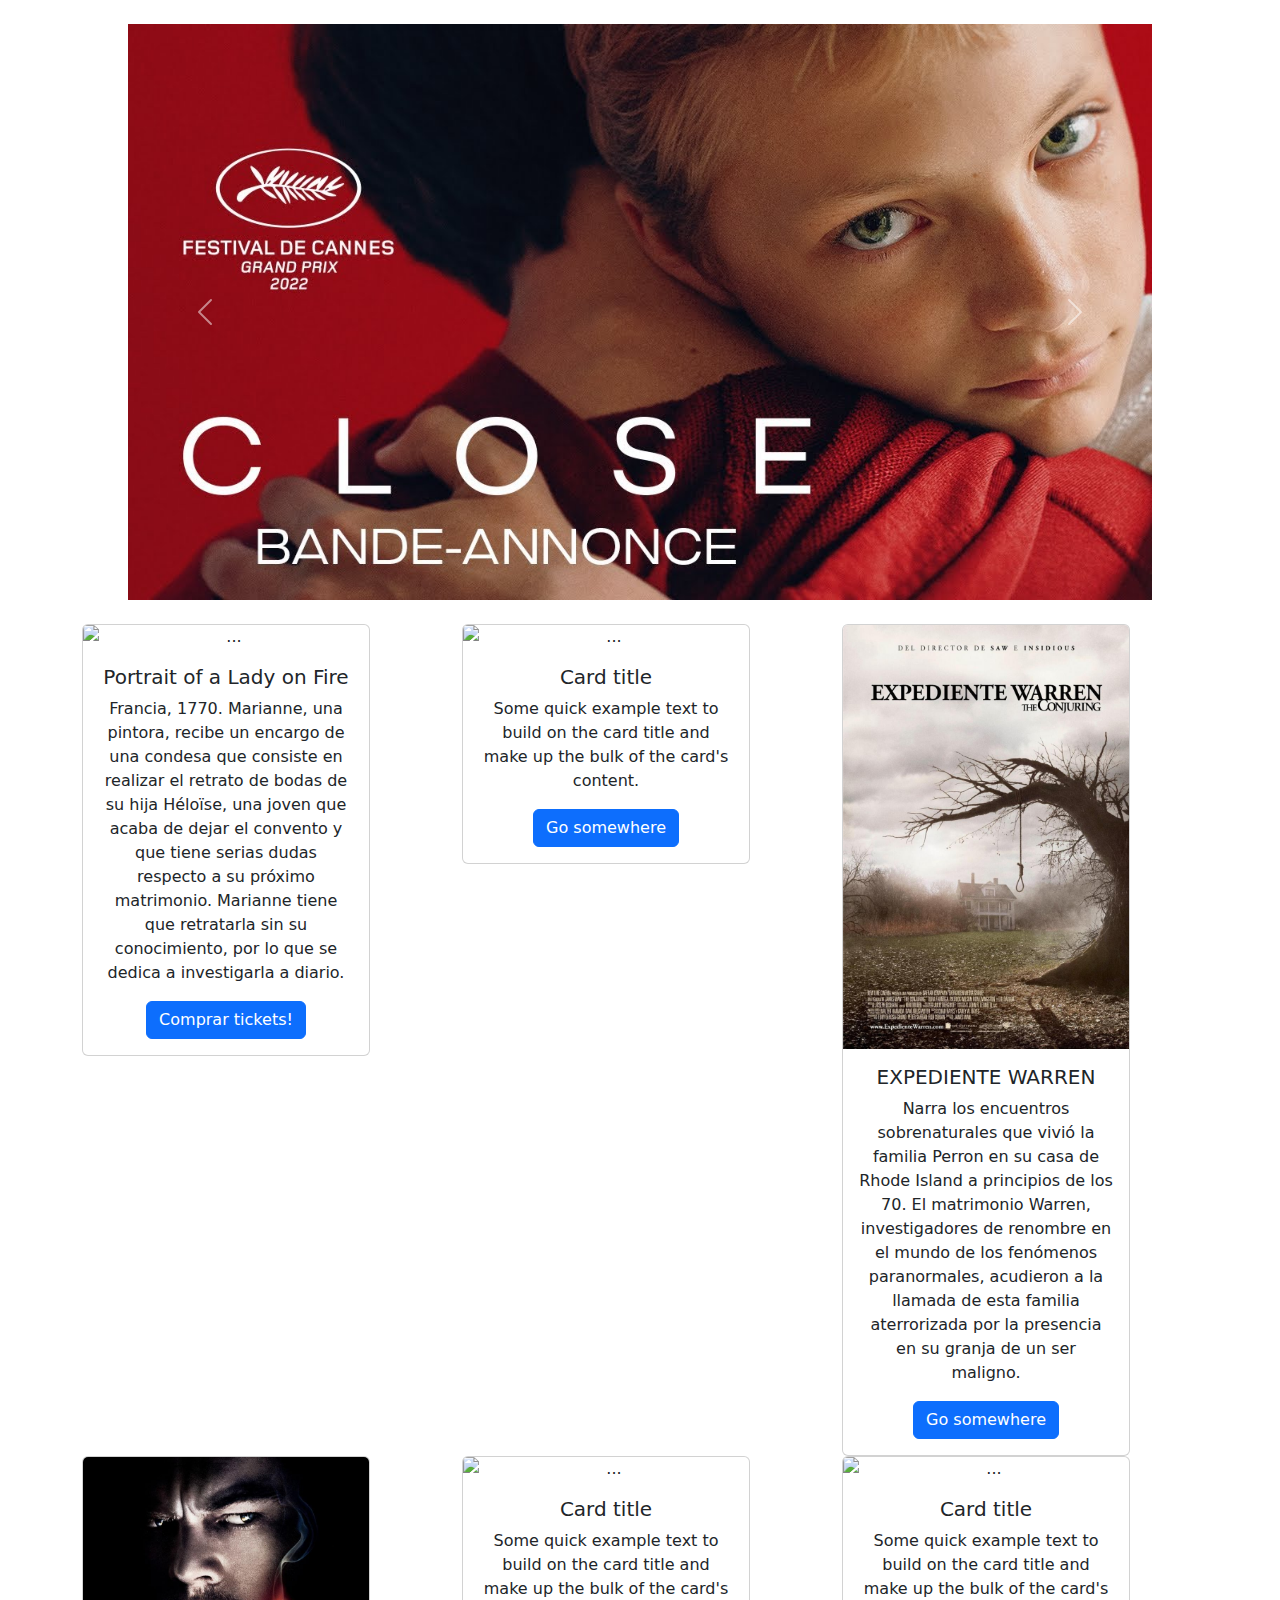
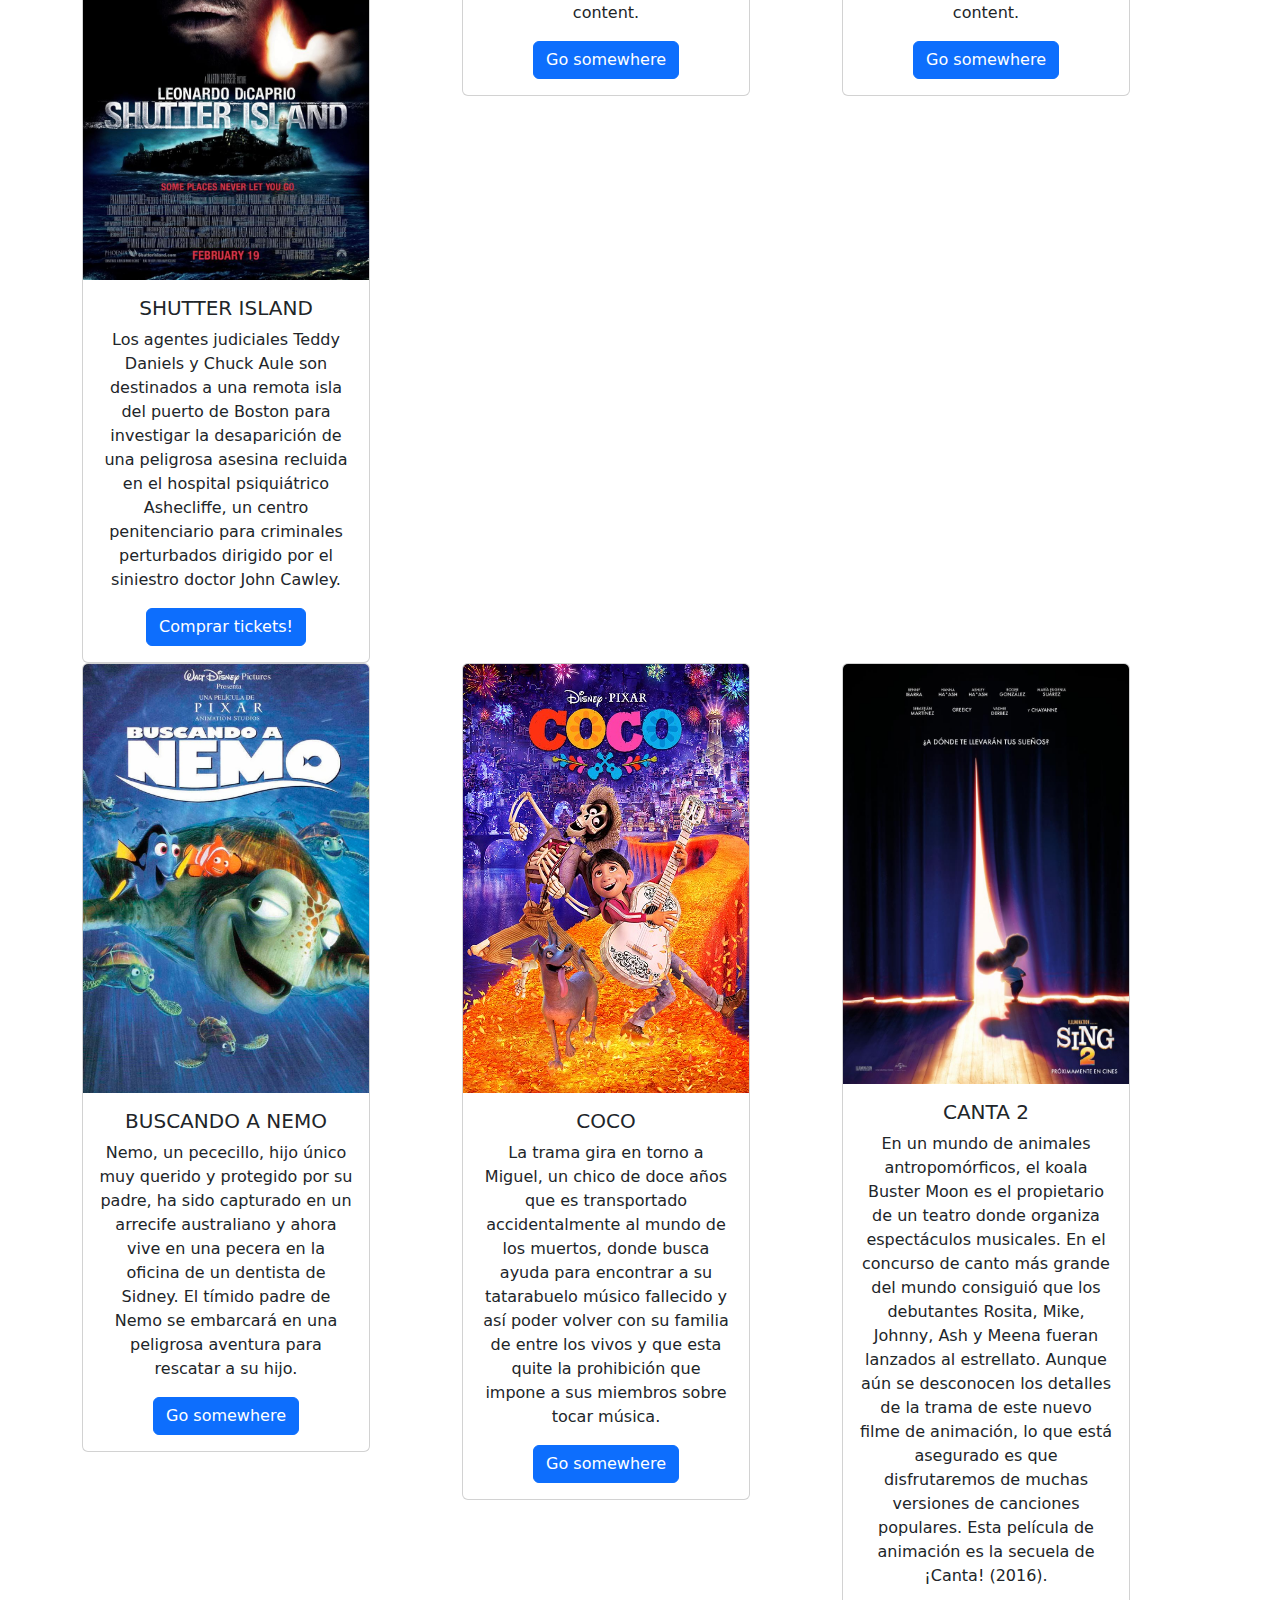
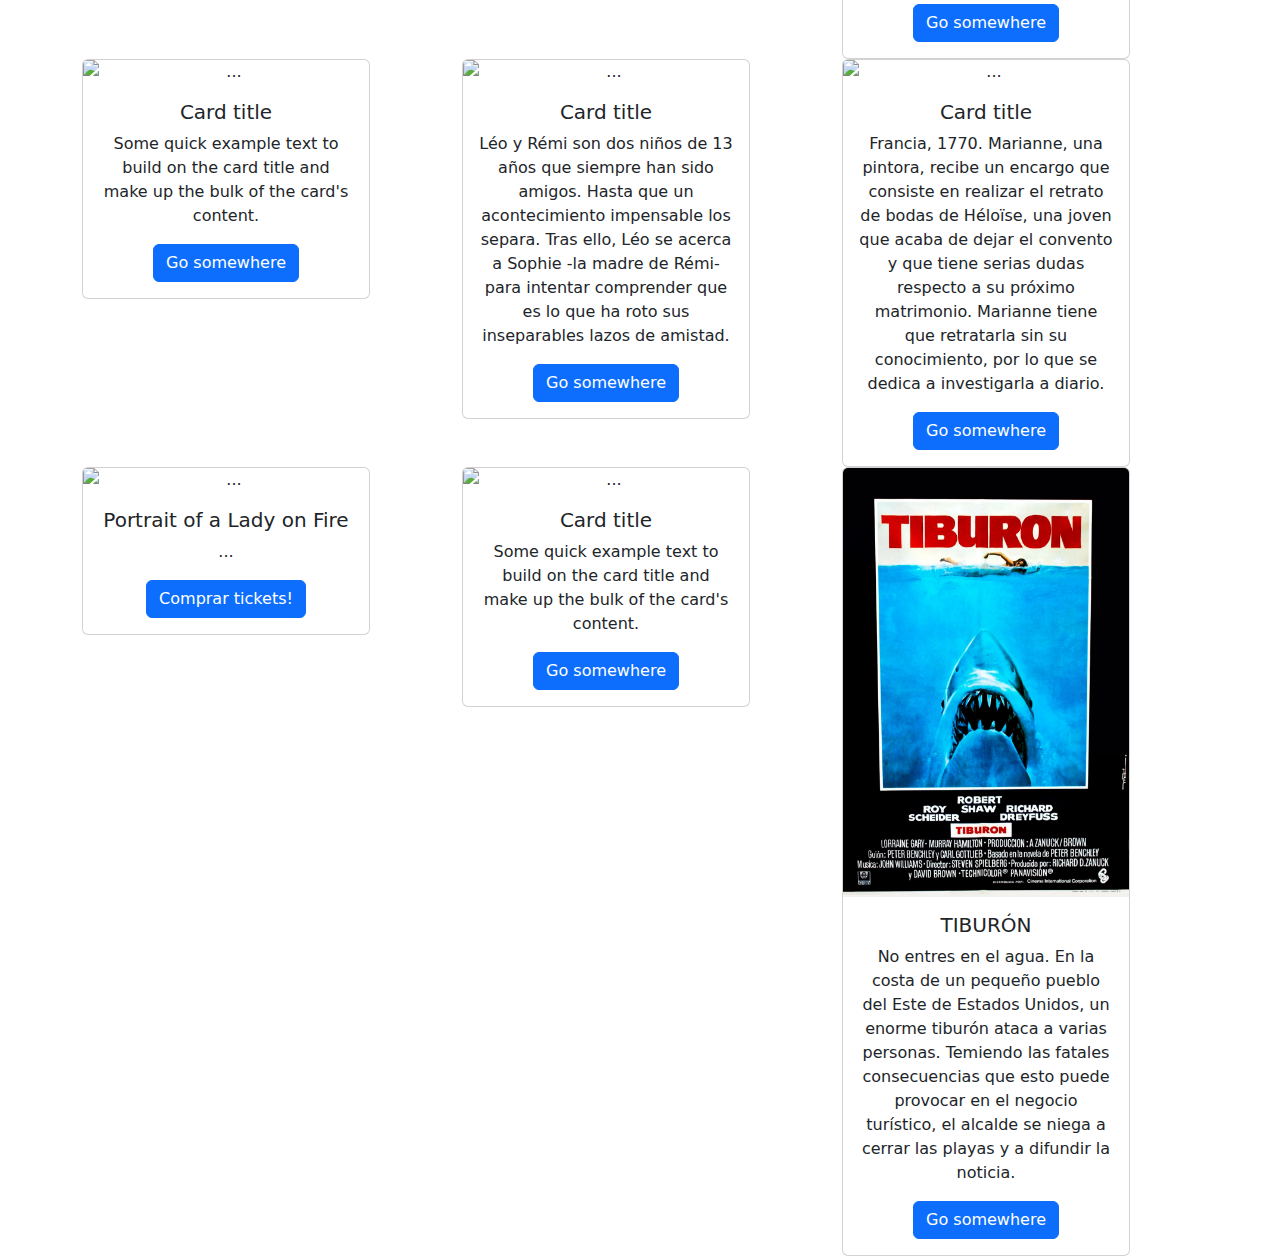
==== index.html @ 53030587 "Update index.html" ====
<!DOCTYPE html>
<html lang="en">

<head>
    <meta charset="UTF-8">
    <meta name="viewport" content="width=device-width, initial-scale=1.0">
    <link rel="stylesheet" href="css/style.css">
    <link href="https://cdn.jsdelivr.net/npm/bootstrap@5.3.0/dist/css/bootstrap.min.css" rel="stylesheet">
    <title>My Website</title>
</head>

<body>
<div <div id="carouselExampleSlidesOnly" class="carousel slide mx-auto my-4" style="width: 80%;" data-bs-ride="carousel">
  <div class="carousel-inner">
    <div class="carousel-item active">
      <img src="imatges/close_carroussel.jpg
" class="d-block w-100" alt=" class="d-block w-100" alt="...">
    </div>
    <div class="carousel-item">
      <img src="https://www.cantonescines.com/assets/uploads/23094-carne-joven-y-mayores.jpg
" class="d-block w-100" class="d-block w-100" alt="...">
    </div>
    <div class="carousel-item">
      <img src="
https://www.cantonescines.com/assets/uploads/23094-carne-joven-y-mayores.jpg
" class="d-block w-100" alt="...">
    </div>
  </div>
  <button class="carousel-control-prev" type="button" data-bs-target="#carouselExampleRide" data-bs-slide="prev">
    <span class="carousel-control-prev-icon" aria-hidden="true"></span>
    <span class="visually-hidden">Previous</span>
  </button>
  <button class="carousel-control-next" type="button" data-bs-target="#carouselExampleRide" data-bs-slide="next">
    <span class="carousel-control-next-icon" aria-hidden="true"></span>
    <span class="visually-hidden">Next</span>
  </button>
</div>

    
    <div class="container text-center">
  <div class="row">
    <div class="col">
      <div class="card" style="width: 18rem;">
  <img src="..." class="card-img-top" alt="...">
  <div class="card-body">
    <h5 class="card-title">Portrait of a Lady on Fire</h5>
    <p class="card-text">Francia, 1770. Marianne, una pintora, recibe un encargo de una condesa que consiste en realizar el retrato de bodas de su hija Héloïse, una joven que acaba de dejar el convento y que tiene serias dudas respecto a su próximo matrimonio. Marianne tiene que retratarla sin su conocimiento, por lo que se dedica a investigarla a diario.</p>
    <a href="#" class="btn btn-primary">Comprar tickets!</a>
  </div>
</div>
    </div>
    <div class="col">
      <div class="card" style="width: 18rem;">
  <img src="..." class="card-img-top" alt="...">
  <div class="card-body">
    <h5 class="card-title">Card title</h5>
    <p class="card-text">Some quick example text to build on the card title and make up the bulk of the card's content.</p>
    <a href="#" class="btn btn-primary">Go somewhere</a>
  </div>
</div>
    </div>
    <div class="col">
     <div class="card" style="width: 18rem;">
  <img src="imatges/ExpWarren_carrousel.jpg" class="card-img-top" alt="...">
  <div class="card-body">
    <h5 class="card-title">EXPEDIENTE WARREN</h5>
    <p class="card-text">Narra los encuentros sobrenaturales que vivió la familia Perron en su casa de Rhode Island a principios de los 70. El matrimonio Warren, investigadores de renombre en el mundo de los fenómenos paranormales, acudieron a la llamada de esta familia aterrorizada por la presencia en su granja de un ser maligno.
</p>
    <a href="#" class="btn btn-primary">Go somewhere</a>
  </div>
</div>
    </div>
  </div>
</div>
     <div class="container text-center">
  <div class="row">
    <div class="col">
      <div class="card" style="width: 18rem;">
  <img src="imatges/shuterisland.jpg" class="card-img-top" alt="...">
  <div class="card-body">
    <h5 class="card-title">SHUTTER ISLAND</h5>
    <p class="card-text">Los agentes judiciales Teddy Daniels y Chuck Aule son destinados a una remota isla del puerto de Boston para investigar la desaparición de una peligrosa asesina recluida en el hospital psiquiátrico Ashecliffe, un centro penitenciario para criminales perturbados dirigido por el siniestro doctor John Cawley.
</p>
    <a href="#" class="btn btn-primary">Comprar tickets!</a>
  </div>
</div>
    </div>
    <div class="col">
      <div class="card" style="width: 18rem;">
  <img src="..." class="card-img-top" alt="...">
  <div class="card-body">
    <h5 class="card-title">Card title</h5>
    <p class="card-text">Some quick example text to build on the card title and make up the bulk of the card's content.</p>
    <a href="#" class="btn btn-primary">Go somewhere</a>
  </div>
</div>
    </div>
    <div class="col">
     <div class="card" style="width: 18rem;">
  <img src="..." class="card-img-top" alt="...">
  <div class="card-body">
    <h5 class="card-title">Card title</h5>
    <p class="card-text">Some quick example text to build on the card title and make up the bulk of the card's content.</p>
    <a href="#" class="btn btn-primary">Go somewhere</a>
  </div>
</div>
    </div>
  </div>
</div>
     <div class="container text-center">
  <div class="row">
    <div class="col">
      <div class="card" style="width: 18rem;">
  <img src="imatges/nemo.webp" class="card-img-top" alt="...">
  <div class="card-body">
    <h5 class="card-title">BUSCANDO A NEMO</h5>
    <p class="card-text">Nemo, un pececillo, hijo único muy querido y protegido por su padre, ha sido capturado en un arrecife australiano y ahora vive en una pecera en la oficina de un dentista de Sidney. El tímido padre de Nemo se embarcará en una peligrosa aventura para rescatar a su hijo.</p>
    <a href="#" class="btn btn-primary">Go somewhere</a>
  </div>
</div>
    </div>
    <div class="col">
      <div class="card" style="width: 18rem;">
  <img src="imatges/coco.jpeg" class="card-img-top" alt="...">
  <div class="card-body">
    <h5 class="card-title">COCO</h5>
    <p class="card-text">La trama gira en torno a Miguel, un chico de doce años que es transportado accidentalmente al mundo de los muertos, donde busca ayuda para encontrar a su tatarabuelo músico fallecido y así poder volver con su familia de entre los vivos y que esta quite la prohibición que impone a sus miembros sobre tocar música.
</p>
    <a href="#" class="btn btn-primary">Go somewhere</a>
  </div>
</div>
    </div>
    <div class="col">
     <div class="card" style="width: 18rem;">
  <img src="imatges/canta2.jpg" class="card-img-top" alt="...">
  <div class="card-body">
    <h5 class="card-title">CANTA 2</h5>
    <p class="card-text">En un mundo de animales antropomórficos, el koala Buster Moon es el propietario de un teatro donde organiza espectáculos musicales. En el concurso de canto más grande del mundo consiguió que los debutantes Rosita, Mike, Johnny, Ash y Meena fueran lanzados al estrellato. Aunque aún se desconocen los detalles de la trama de este nuevo filme de animación, lo que está asegurado es que disfrutaremos de muchas versiones de canciones populares. Esta película de animación es la secuela de ¡Canta! (2016).
</p>
    <a href="#" class="btn btn-primary">Go somewhere</a>
  </div>
</div>
    </div>
  </div>
</div>
     <div class="container text-center">
  <div class="row">
    <div class="col">
      <div class="card" style="width: 18rem;">
  <img src="..." class="card-img-top" alt="...">
  <div class="card-body">
    <h5 class="card-title">Card title</h5>
    <p class="card-text">Some quick example text to build on the card title and make up the bulk of the card's content.</p>
    <a href="#" class="btn btn-primary">Go somewhere</a>
  </div>
</div>
    </div>
    <div class="col">
      <div class="card" style="width: 18rem;">
  <img src="https://pics.filmaffinity.com/Close-786431694-large.jpg" class="card-img-top" alt="...">
  <div class="card-body">
    <h5 class="card-title">Card title</h5>
    <p class="card-text">Léo y Rémi son dos niños de 13 años que siempre han sido amigos. Hasta que un acontecimiento impensable los separa. Tras ello, Léo se acerca a Sophie -la madre de Rémi- para intentar comprender que es lo que ha roto sus inseparables lazos de amistad.
</p>
    <a href="#" class="btn btn-primary">Go somewhere</a>
  </div>
</div>
    </div>
    <div class="col">
     <div class="card" style="width: 18rem;">
  <img src="https://m.media-amazon.com/images/M/MV5BZjJlYWJlYmMtNjMyMS00ZDgxLTlmNjAtOTJhMzBiZWM5N2VmXkEyXkFqcGc@._V1_.jpg" class="card-img-top" alt="...">
  <div class="card-body">
    <h5 class="card-title">Card title</h5>
    <p class="card-text">Francia, 1770. Marianne, una pintora, recibe un encargo que consiste en realizar el retrato de bodas de Héloïse, una joven que acaba de dejar el convento y que tiene serias dudas respecto a su próximo matrimonio. Marianne tiene que retratarla sin su conocimiento, por lo que se dedica a investigarla a diario.</p>
    <a href="#" class="btn btn-primary">Go somewhere</a>
  </div>
</div>
    </div>
  </div>
</div>
<div class="container text-center">
  <div class="row">
    <div class="col">
      <div class="card" style="width: 18rem;">
  <img src="..." class="card-img-top" alt="...">
  <div class="card-body">
    <h5 class="card-title">Portrait of a Lady on Fire</h5>
    <p class="card-text">...</p>
    <a href="#" class="btn btn-primary">Comprar tickets!</a>
  </div>
</div>
    </div>
    <div class="col">
      <div class="card" style="width: 18rem;">
  <img src="..." class="card-img-top" alt="...">
  <div class="card-body">
    <h5 class="card-title">Card title</h5>
    <p class="card-text">Some quick example text to build on the card title and make up the bulk of the card's content.</p>
    <a href="#" class="btn btn-primary">Go somewhere</a>
  </div>
</div>
    </div>
    <div class="col">
     <div class="card" style="width: 18rem;">
  <img src="imatges/tiburon.webp" class="card-img-top" alt="...">
  <div class="card-body">
    <h5 class="card-title">TIBURÓN</h5>
    <p class="card-text">No entres en el agua. En la costa de un pequeño pueblo del Este de Estados Unidos, un enorme tiburón ataca a varias personas. Temiendo las fatales consecuencias que esto puede provocar en el negocio turístico, el alcalde se niega a cerrar las playas y a difundir la noticia.</p>
    <a href="#" class="btn btn-primary">Go somewhere</a>
  </div>
</div>
    </div>
  </div>
</body>

</html>
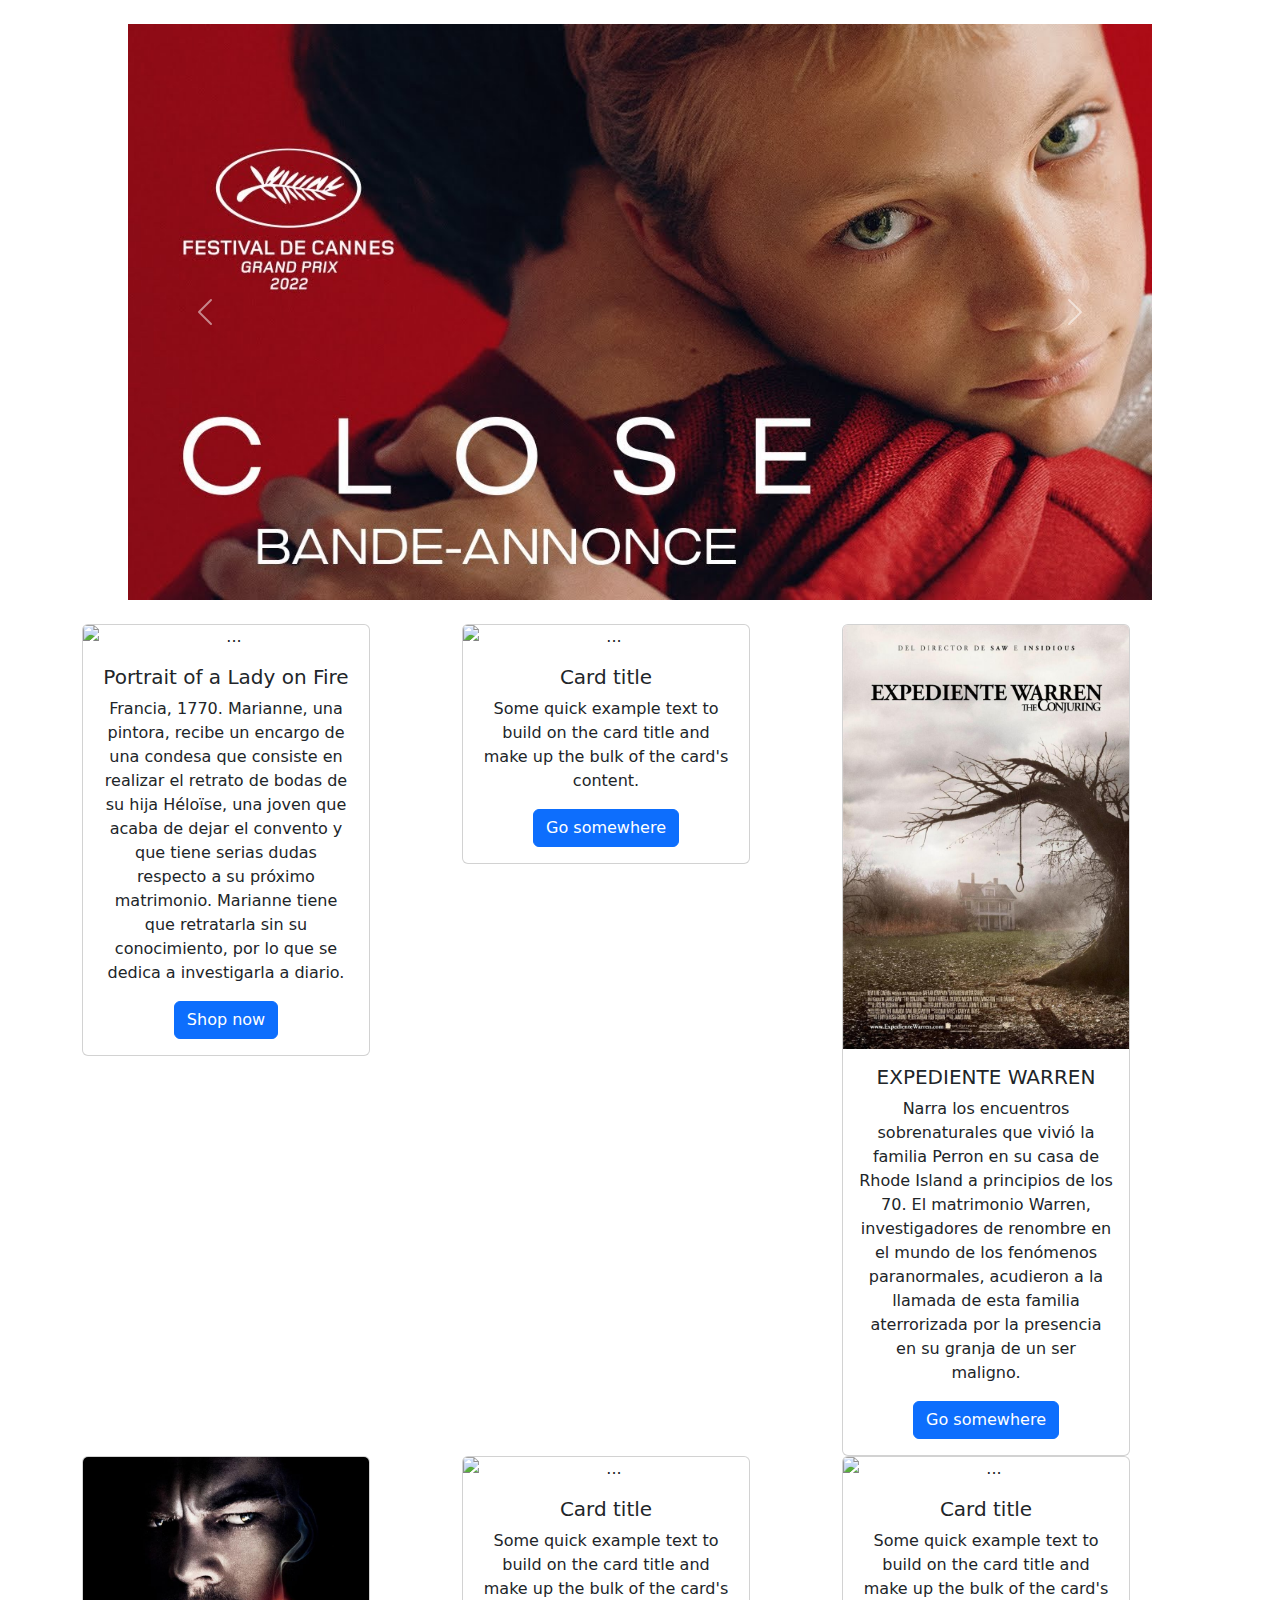
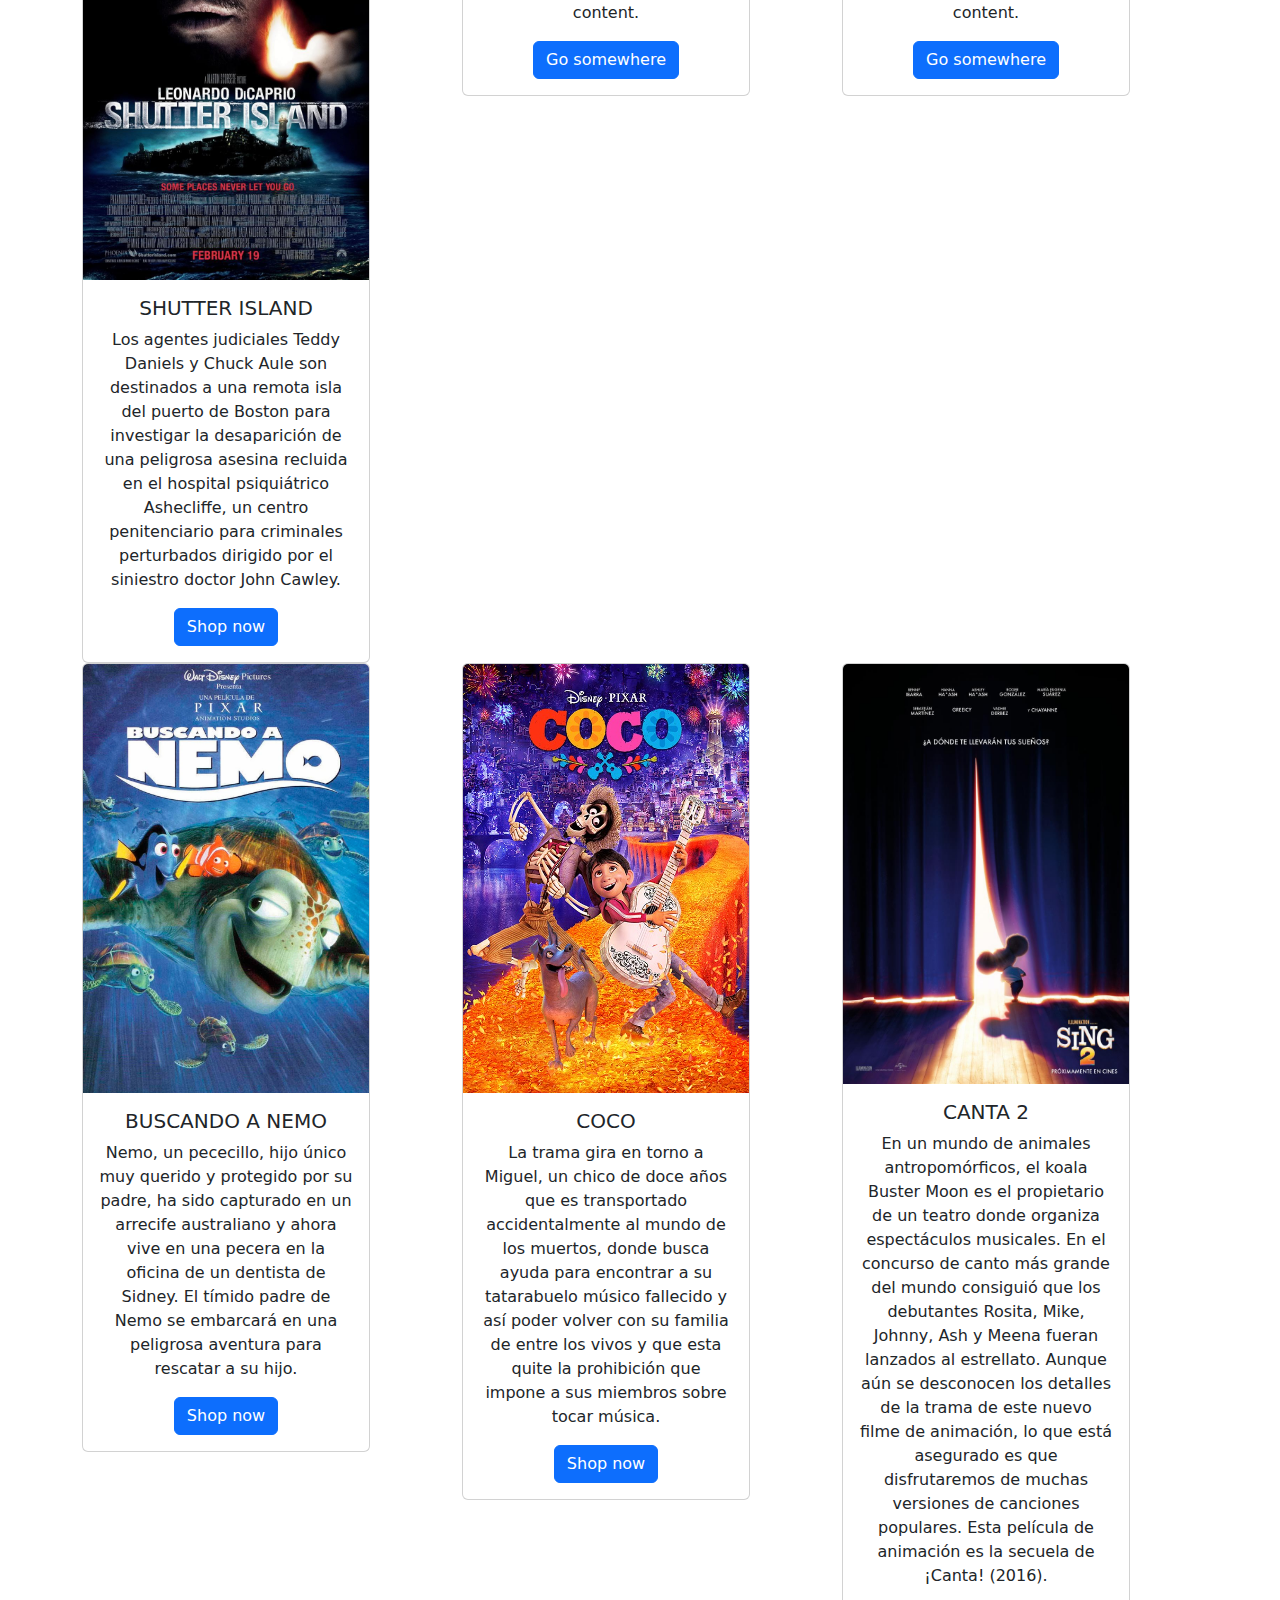
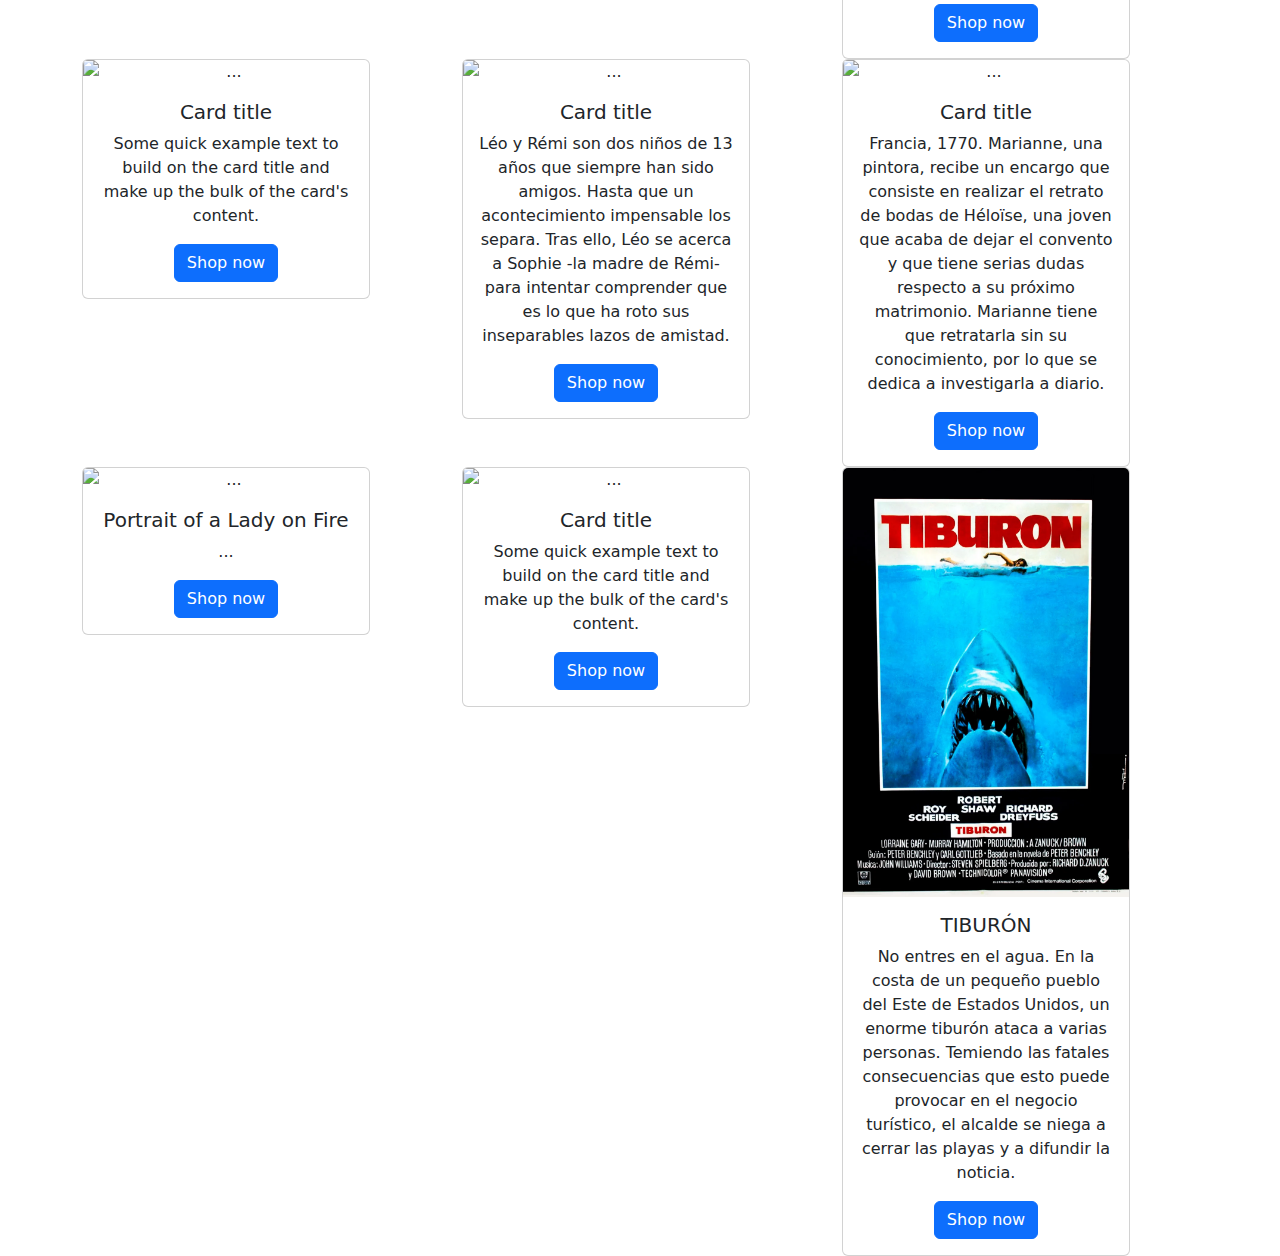
==== commit 821d8e81: "Update index.html" ====
--- a/index.html
+++ b/index.html
@@ -45,7 +45,7 @@
   <div class="card-body">
     <h5 class="card-title">Portrait of a Lady on Fire</h5>
     <p class="card-text">Francia, 1770. Marianne, una pintora, recibe un encargo de una condesa que consiste en realizar el retrato de bodas de su hija Héloïse, una joven que acaba de dejar el convento y que tiene serias dudas respecto a su próximo matrimonio. Marianne tiene que retratarla sin su conocimiento, por lo que se dedica a investigarla a diario.</p>
-    <a href="#" class="btn btn-primary">Comprar tickets!</a>
+    <a href="#" class="btn btn-primary">Shop now</a>
   </div>
 </div>
     </div>
@@ -81,7 +81,7 @@
     <h5 class="card-title">SHUTTER ISLAND</h5>
     <p class="card-text">Los agentes judiciales Teddy Daniels y Chuck Aule son destinados a una remota isla del puerto de Boston para investigar la desaparición de una peligrosa asesina recluida en el hospital psiquiátrico Ashecliffe, un centro penitenciario para criminales perturbados dirigido por el siniestro doctor John Cawley.
 </p>
-    <a href="#" class="btn btn-primary">Comprar tickets!</a>
+    <a href="#" class="btn btn-primary">Shop now</a>
   </div>
 </div>
     </div>
@@ -115,7 +115,7 @@
   <div class="card-body">
     <h5 class="card-title">BUSCANDO A NEMO</h5>
     <p class="card-text">Nemo, un pececillo, hijo único muy querido y protegido por su padre, ha sido capturado en un arrecife australiano y ahora vive en una pecera en la oficina de un dentista de Sidney. El tímido padre de Nemo se embarcará en una peligrosa aventura para rescatar a su hijo.</p>
-    <a href="#" class="btn btn-primary">Go somewhere</a>
+    <a href="#" class="btn btn-primary">Shop now</a>
   </div>
 </div>
     </div>
@@ -126,7 +126,7 @@
     <h5 class="card-title">COCO</h5>
     <p class="card-text">La trama gira en torno a Miguel, un chico de doce años que es transportado accidentalmente al mundo de los muertos, donde busca ayuda para encontrar a su tatarabuelo músico fallecido y así poder volver con su familia de entre los vivos y que esta quite la prohibición que impone a sus miembros sobre tocar música.
 </p>
-    <a href="#" class="btn btn-primary">Go somewhere</a>
+    <a href="#" class="btn btn-primary">Shop now</a>
   </div>
 </div>
     </div>
@@ -137,7 +137,7 @@
     <h5 class="card-title">CANTA 2</h5>
     <p class="card-text">En un mundo de animales antropomórficos, el koala Buster Moon es el propietario de un teatro donde organiza espectáculos musicales. En el concurso de canto más grande del mundo consiguió que los debutantes Rosita, Mike, Johnny, Ash y Meena fueran lanzados al estrellato. Aunque aún se desconocen los detalles de la trama de este nuevo filme de animación, lo que está asegurado es que disfrutaremos de muchas versiones de canciones populares. Esta película de animación es la secuela de ¡Canta! (2016).
 </p>
-    <a href="#" class="btn btn-primary">Go somewhere</a>
+    <a href="#" class="btn btn-primary">Shop now</a>
   </div>
 </div>
     </div>
@@ -151,7 +151,7 @@
   <div class="card-body">
     <h5 class="card-title">Card title</h5>
     <p class="card-text">Some quick example text to build on the card title and make up the bulk of the card's content.</p>
-    <a href="#" class="btn btn-primary">Go somewhere</a>
+    <a href="#" class="btn btn-primary">Shop now</a>
   </div>
 </div>
     </div>
@@ -162,7 +162,7 @@
     <h5 class="card-title">Card title</h5>
     <p class="card-text">Léo y Rémi son dos niños de 13 años que siempre han sido amigos. Hasta que un acontecimiento impensable los separa. Tras ello, Léo se acerca a Sophie -la madre de Rémi- para intentar comprender que es lo que ha roto sus inseparables lazos de amistad.
 </p>
-    <a href="#" class="btn btn-primary">Go somewhere</a>
+    <a href="#" class="btn btn-primary">Shop now</a>
   </div>
 </div>
     </div>
@@ -172,7 +172,7 @@
   <div class="card-body">
     <h5 class="card-title">Card title</h5>
     <p class="card-text">Francia, 1770. Marianne, una pintora, recibe un encargo que consiste en realizar el retrato de bodas de Héloïse, una joven que acaba de dejar el convento y que tiene serias dudas respecto a su próximo matrimonio. Marianne tiene que retratarla sin su conocimiento, por lo que se dedica a investigarla a diario.</p>
-    <a href="#" class="btn btn-primary">Go somewhere</a>
+    <a href="#" class="btn btn-primary">Shop now</a>
   </div>
 </div>
     </div>
@@ -186,17 +186,17 @@
   <div class="card-body">
     <h5 class="card-title">Portrait of a Lady on Fire</h5>
     <p class="card-text">...</p>
-    <a href="#" class="btn btn-primary">Comprar tickets!</a>
-  </div>
-</div>
-    </div>
-    <div class="col">
-      <div class="card" style="width: 18rem;">
-  <img src="..." class="card-img-top" alt="...">
-  <div class="card-body">
-    <h5 class="card-title">Card title</h5>
-    <p class="card-text">Some quick example text to build on the card title and make up the bulk of the card's content.</p>
-    <a href="#" class="btn btn-primary">Go somewhere</a>
+    <a href="#" class="btn btn-primary">Shop now</a>
+  </div>
+</div>
+    </div>
+    <div class="col">
+      <div class="card" style="width: 18rem;">
+  <img src="..." class="card-img-top" alt="...">
+  <div class="card-body">
+    <h5 class="card-title">Card title</h5>
+    <p class="card-text">Some quick example text to build on the card title and make up the bulk of the card's content.</p>
+    <a href="#" class="btn btn-primary">Shop now</a>
   </div>
 </div>
     </div>
@@ -206,7 +206,7 @@
   <div class="card-body">
     <h5 class="card-title">TIBURÓN</h5>
     <p class="card-text">No entres en el agua. En la costa de un pequeño pueblo del Este de Estados Unidos, un enorme tiburón ataca a varias personas. Temiendo las fatales consecuencias que esto puede provocar en el negocio turístico, el alcalde se niega a cerrar las playas y a difundir la noticia.</p>
-    <a href="#" class="btn btn-primary">Go somewhere</a>
+    <a href="#" class="btn btn-primary">Shop now</a>
   </div>
 </div>
     </div>
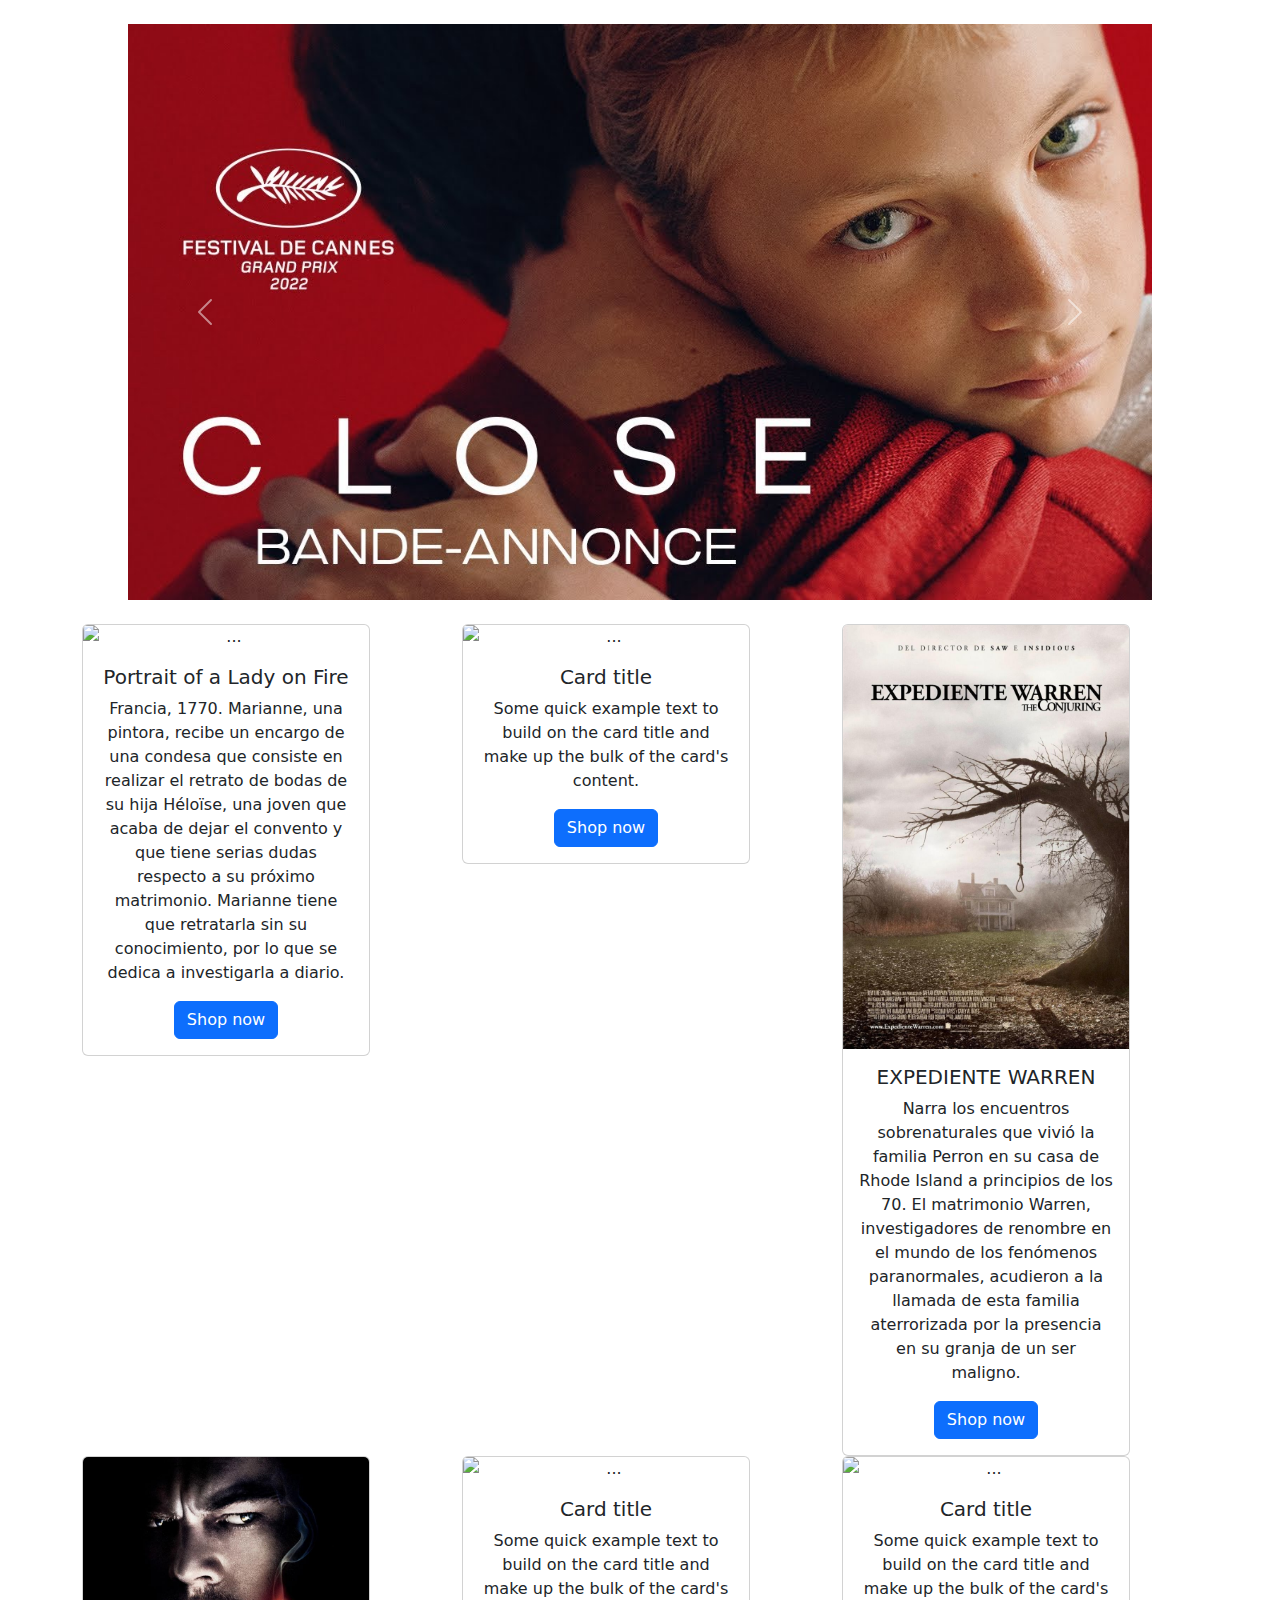
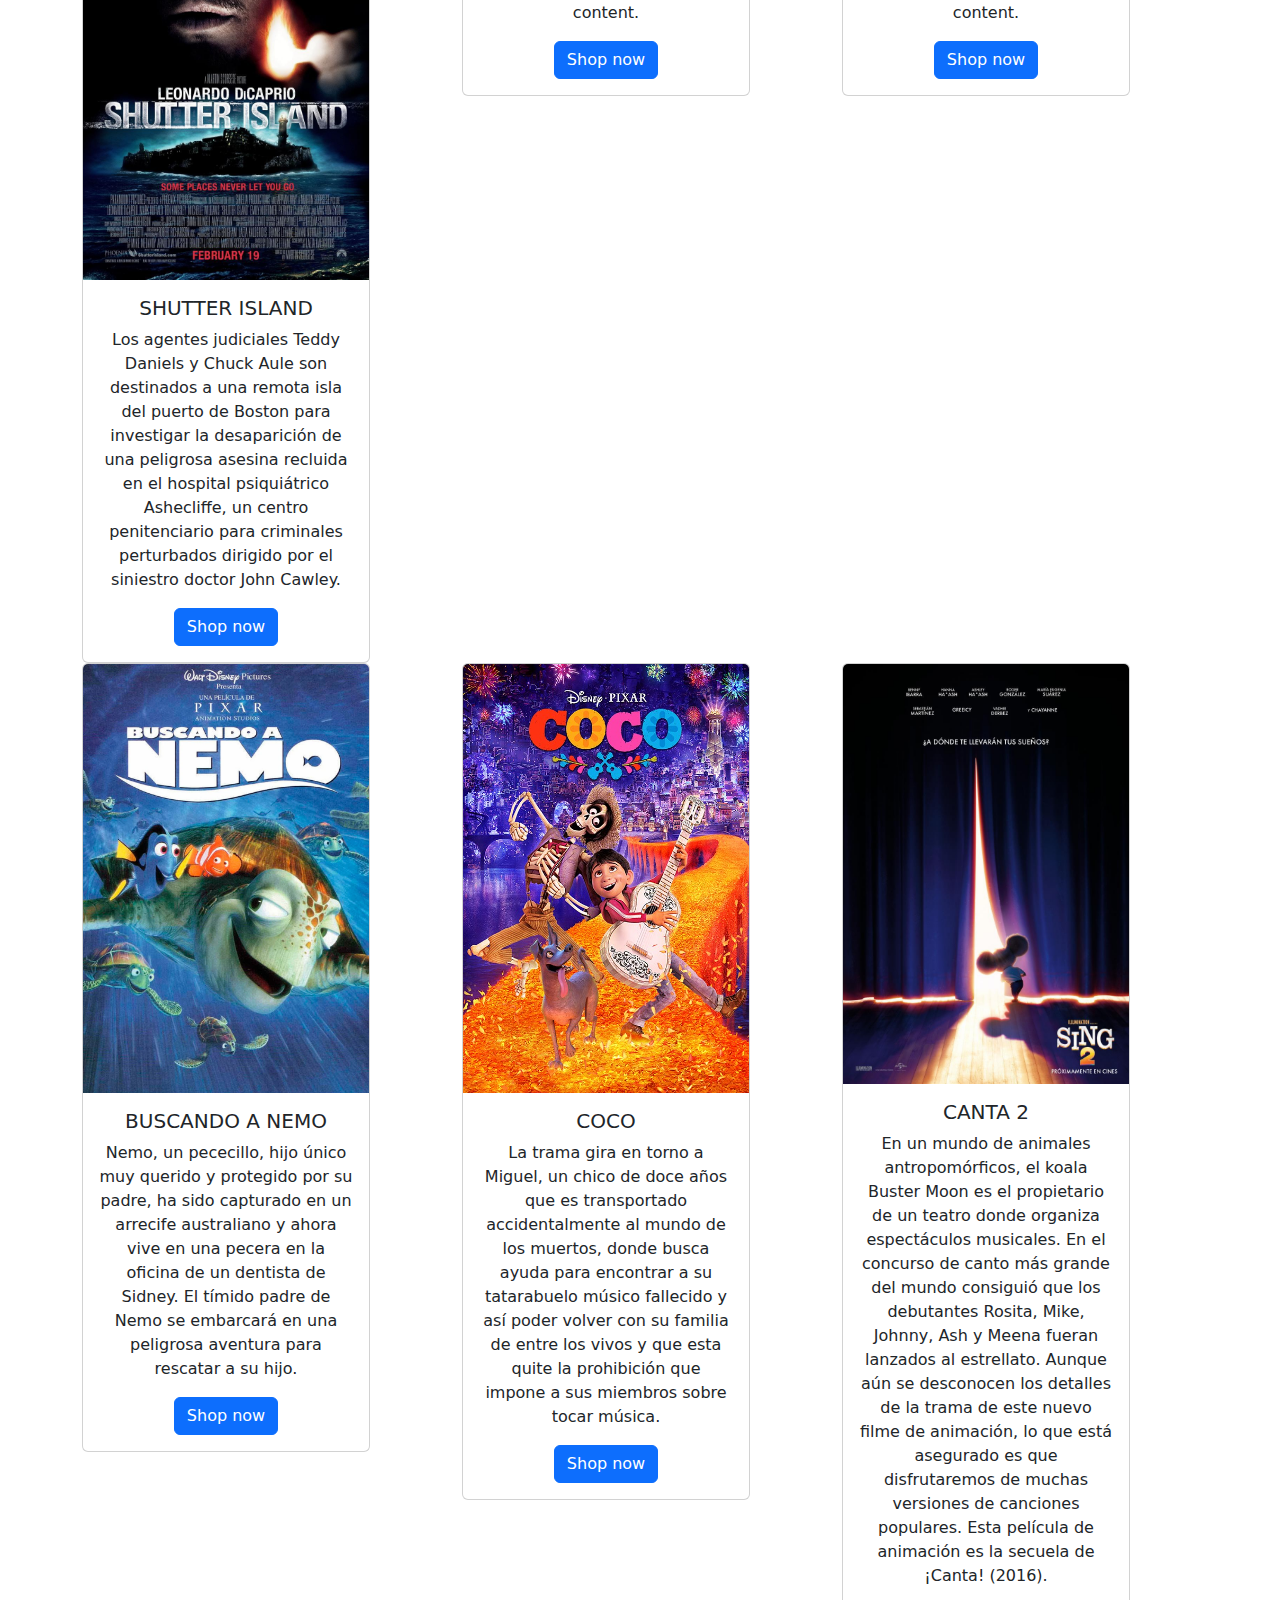
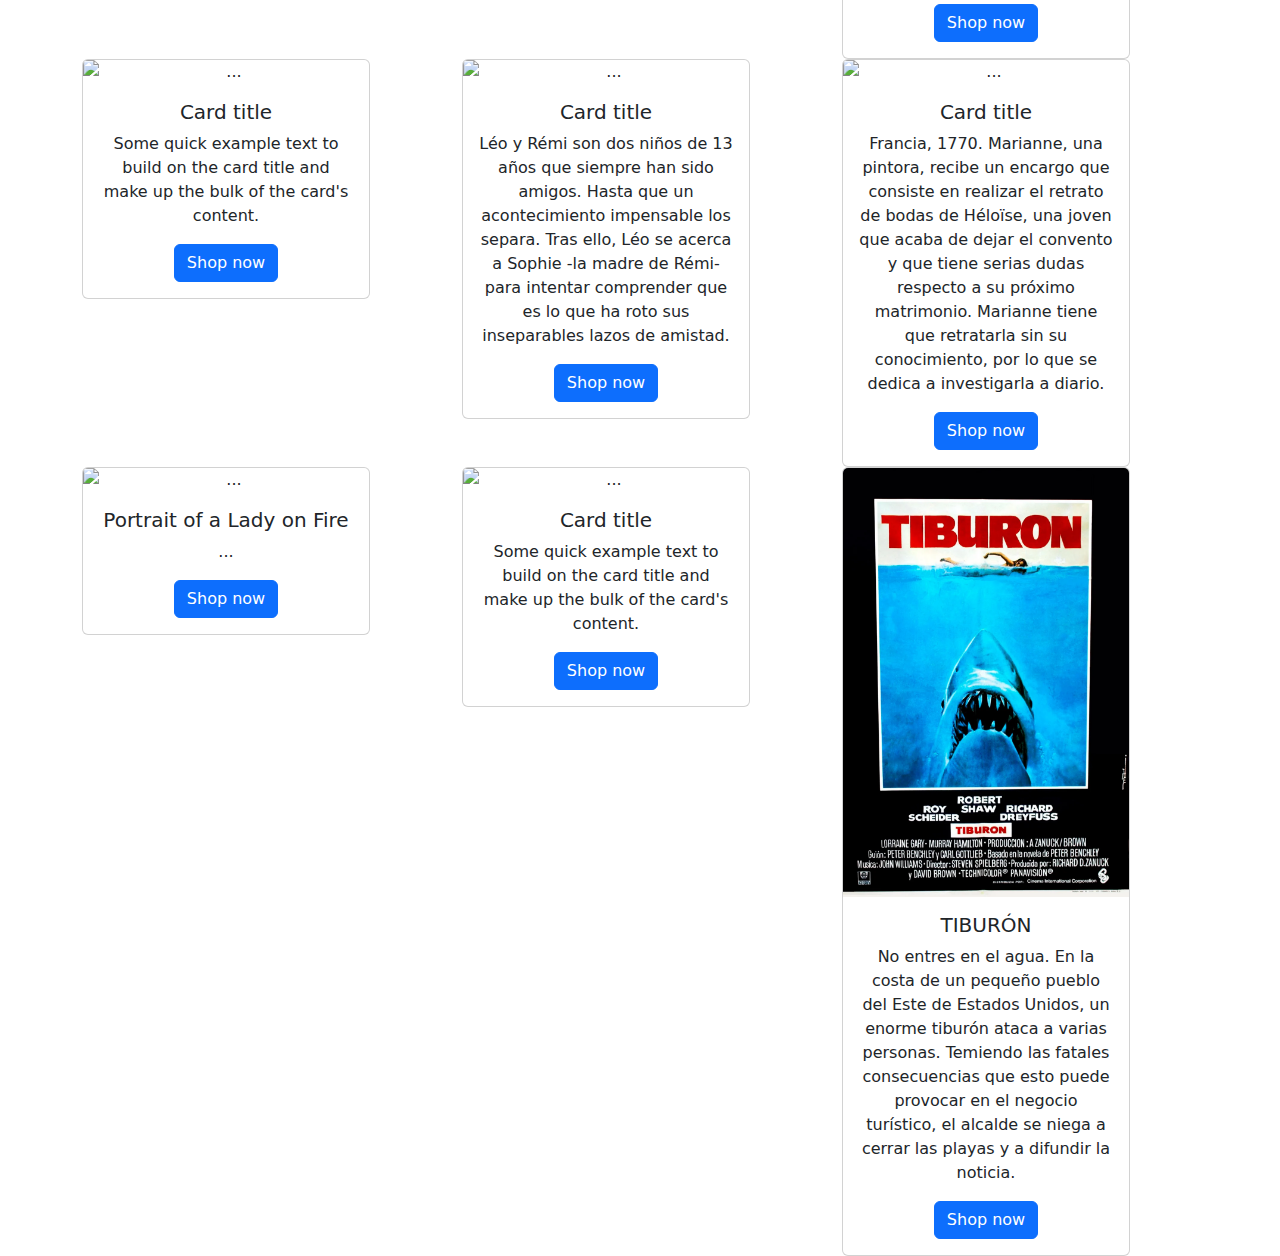
==== commit 665c121b: "Update index.html" ====
--- a/index.html
+++ b/index.html
@@ -55,7 +55,7 @@
   <div class="card-body">
     <h5 class="card-title">Card title</h5>
     <p class="card-text">Some quick example text to build on the card title and make up the bulk of the card's content.</p>
-    <a href="#" class="btn btn-primary">Go somewhere</a>
+    <a href="#" class="btn btn-primary">Shop now</a>
   </div>
 </div>
     </div>
@@ -66,7 +66,7 @@
     <h5 class="card-title">EXPEDIENTE WARREN</h5>
     <p class="card-text">Narra los encuentros sobrenaturales que vivió la familia Perron en su casa de Rhode Island a principios de los 70. El matrimonio Warren, investigadores de renombre en el mundo de los fenómenos paranormales, acudieron a la llamada de esta familia aterrorizada por la presencia en su granja de un ser maligno.
 </p>
-    <a href="#" class="btn btn-primary">Go somewhere</a>
+    <a href="#" class="btn btn-primary">Shop now</a>
   </div>
 </div>
     </div>
@@ -91,17 +91,17 @@
   <div class="card-body">
     <h5 class="card-title">Card title</h5>
     <p class="card-text">Some quick example text to build on the card title and make up the bulk of the card's content.</p>
-    <a href="#" class="btn btn-primary">Go somewhere</a>
-  </div>
-</div>
-    </div>
-    <div class="col">
-     <div class="card" style="width: 18rem;">
-  <img src="..." class="card-img-top" alt="...">
-  <div class="card-body">
-    <h5 class="card-title">Card title</h5>
-    <p class="card-text">Some quick example text to build on the card title and make up the bulk of the card's content.</p>
-    <a href="#" class="btn btn-primary">Go somewhere</a>
+    <a href="#" class="btn btn-primary">Shop now</a>
+  </div>
+</div>
+    </div>
+    <div class="col">
+     <div class="card" style="width: 18rem;">
+  <img src="..." class="card-img-top" alt="...">
+  <div class="card-body">
+    <h5 class="card-title">Card title</h5>
+    <p class="card-text">Some quick example text to build on the card title and make up the bulk of the card's content.</p>
+    <a href="#" class="btn btn-primary">Shop now</a>
   </div>
 </div>
     </div>
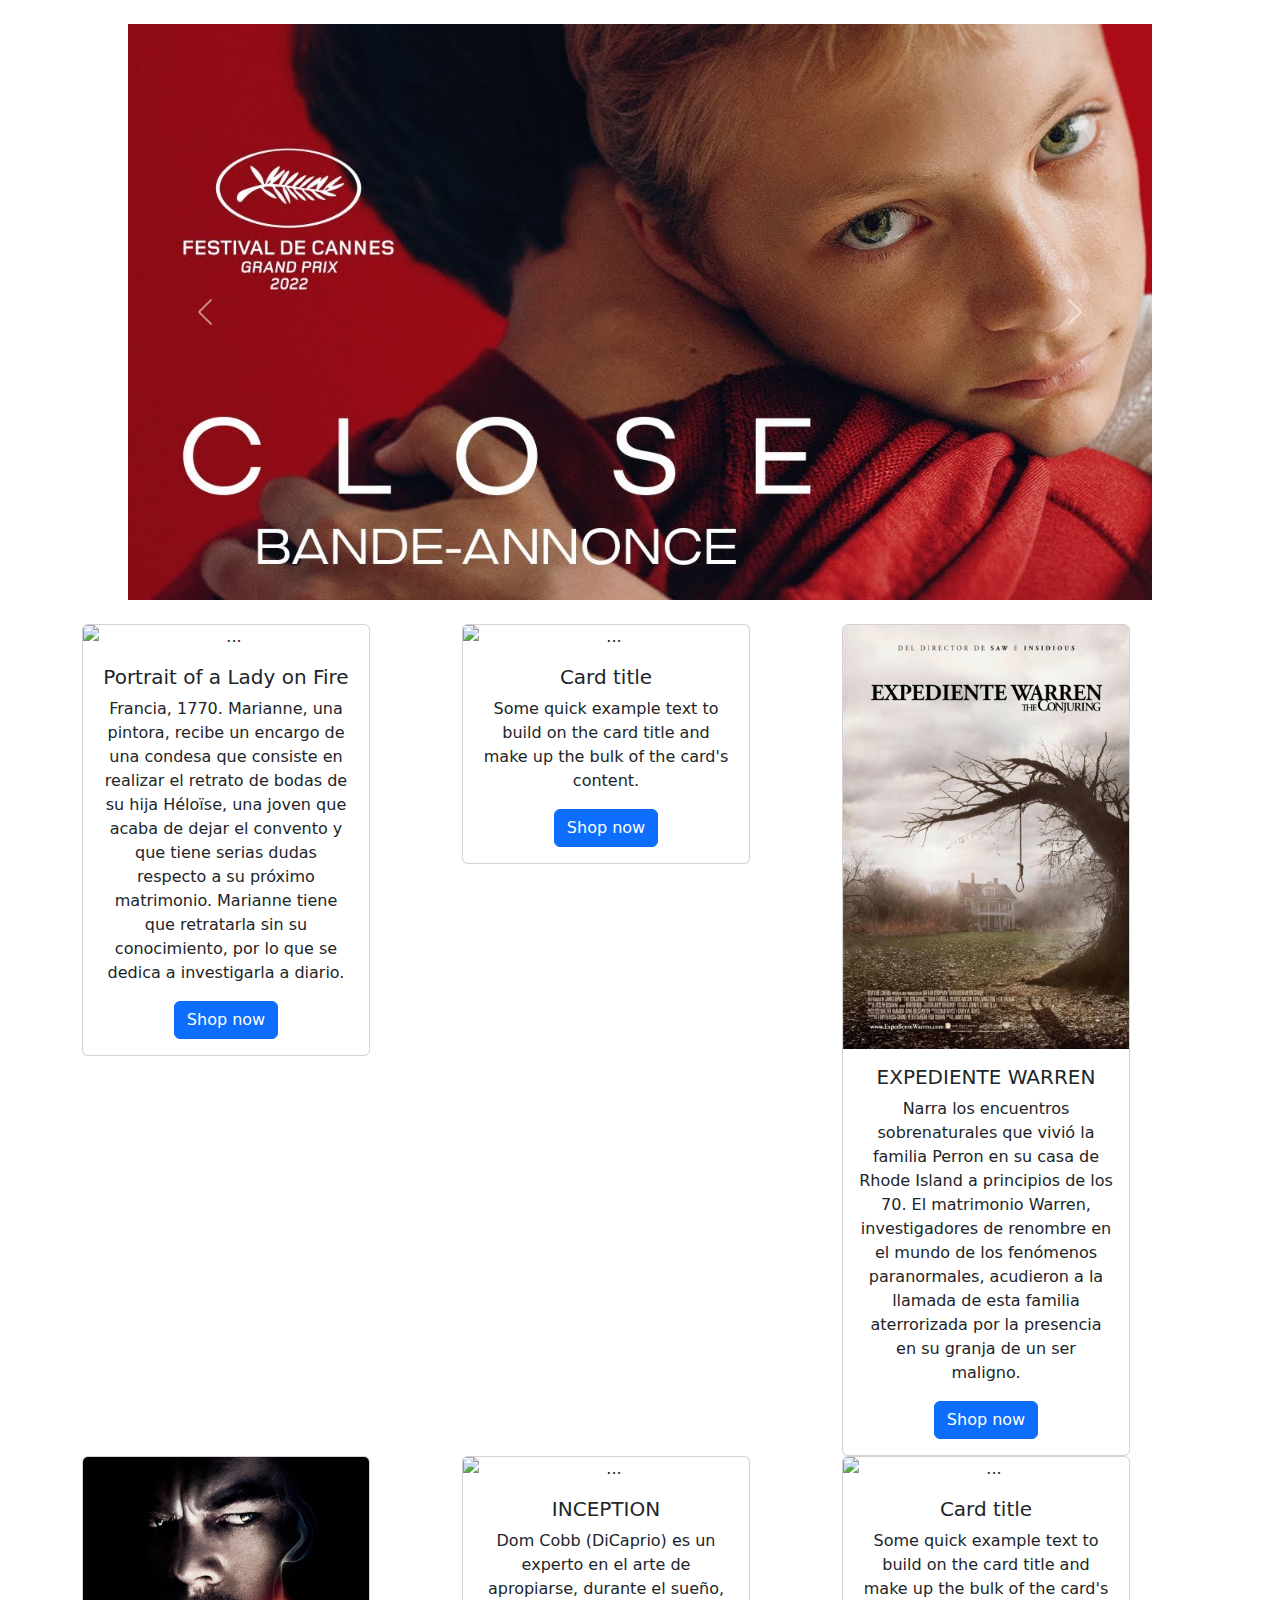
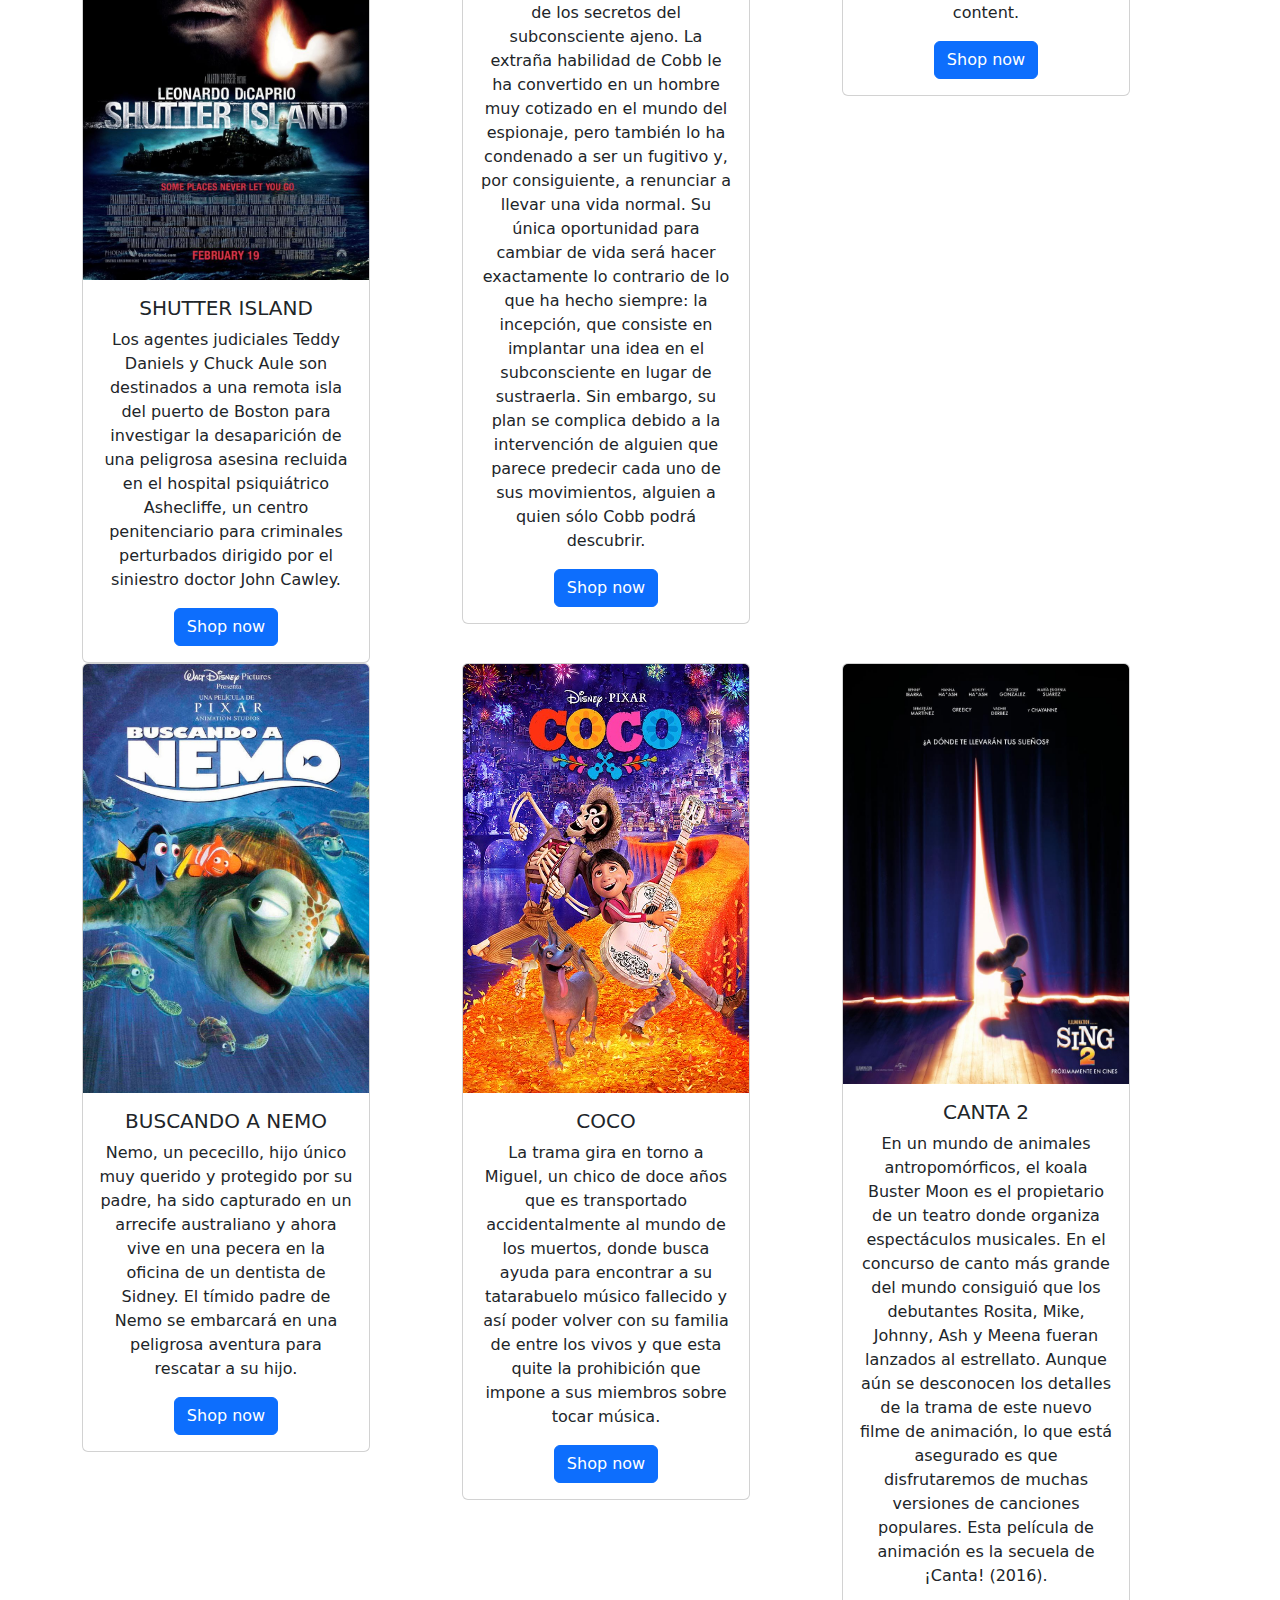
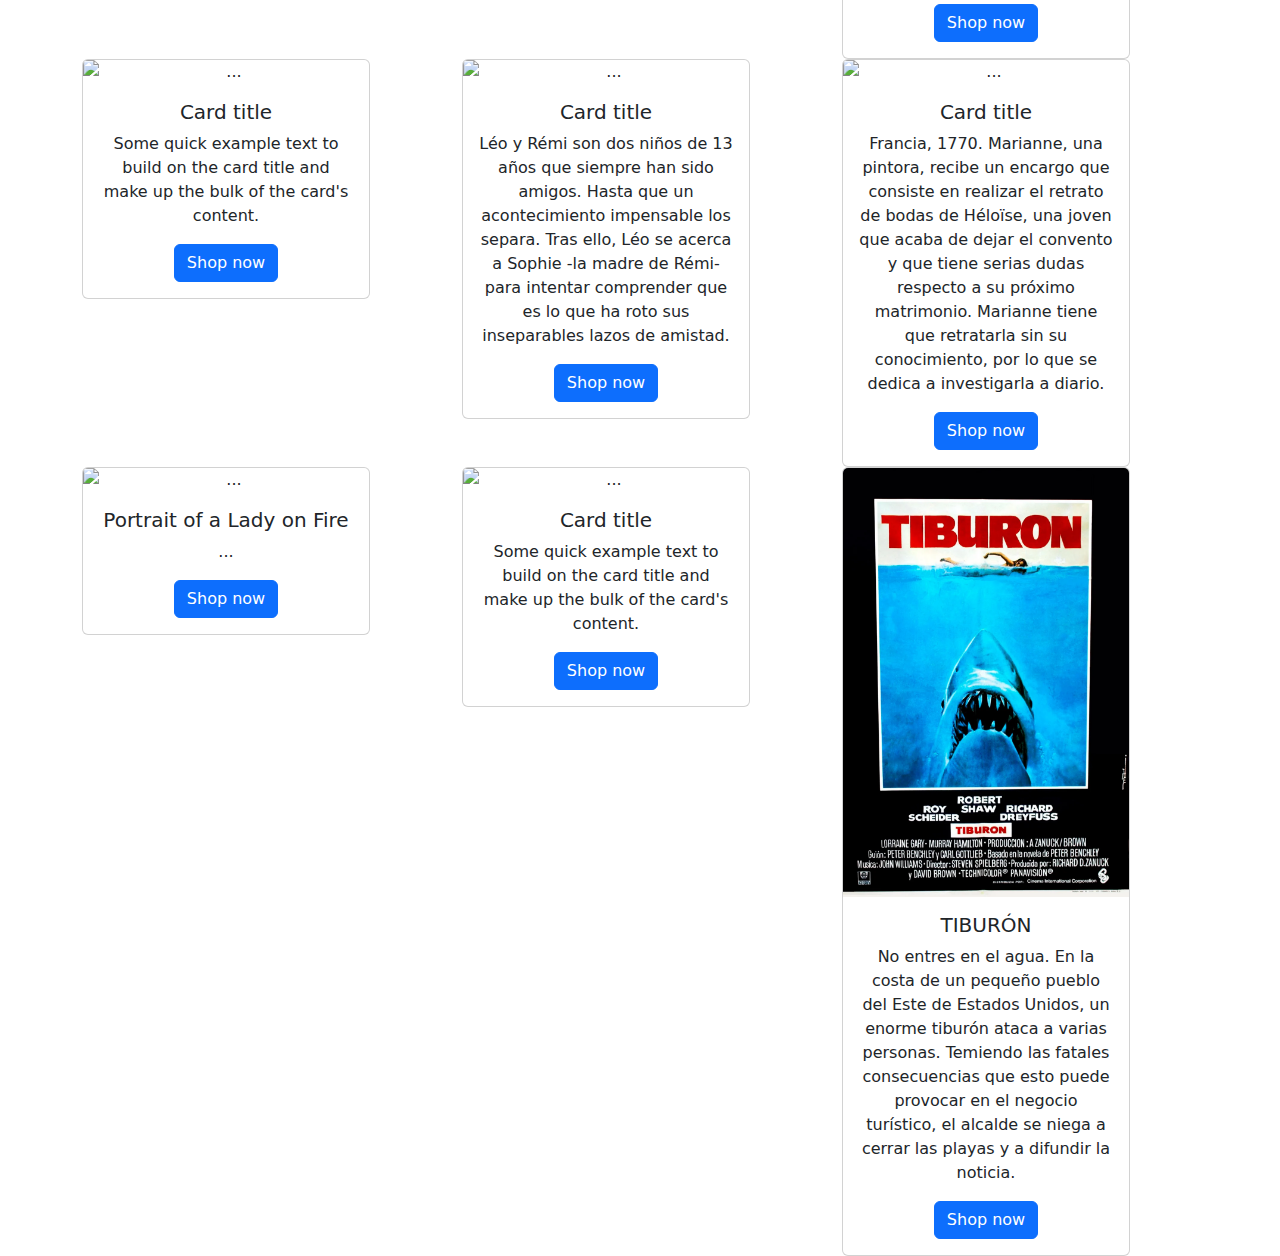
==== commit 58fd849f: "Update index.html" ====
--- a/index.html
+++ b/index.html
@@ -89,8 +89,8 @@
       <div class="card" style="width: 18rem;">
   <img src="..." class="card-img-top" alt="...">
   <div class="card-body">
-    <h5 class="card-title">Card title</h5>
-    <p class="card-text">Some quick example text to build on the card title and make up the bulk of the card's content.</p>
+    <h5 class="card-title">INCEPTION</h5>
+    <p class="card-text">Dom Cobb (DiCaprio) es un experto en el arte de apropiarse, durante el sueño, de los secretos del subconsciente ajeno. La extraña habilidad de Cobb le ha convertido en un hombre muy cotizado en el mundo del espionaje, pero también lo ha condenado a ser un fugitivo y, por consiguiente, a renunciar a llevar una vida normal. Su única oportunidad para cambiar de vida será hacer exactamente lo contrario de lo que ha hecho siempre: la incepción, que consiste en implantar una idea en el subconsciente en lugar de sustraerla. Sin embargo, su plan se complica debido a la intervención de alguien que parece predecir cada uno de sus movimientos, alguien a quien sólo Cobb podrá descubrir. </p>
     <a href="#" class="btn btn-primary">Shop now</a>
   </div>
 </div>
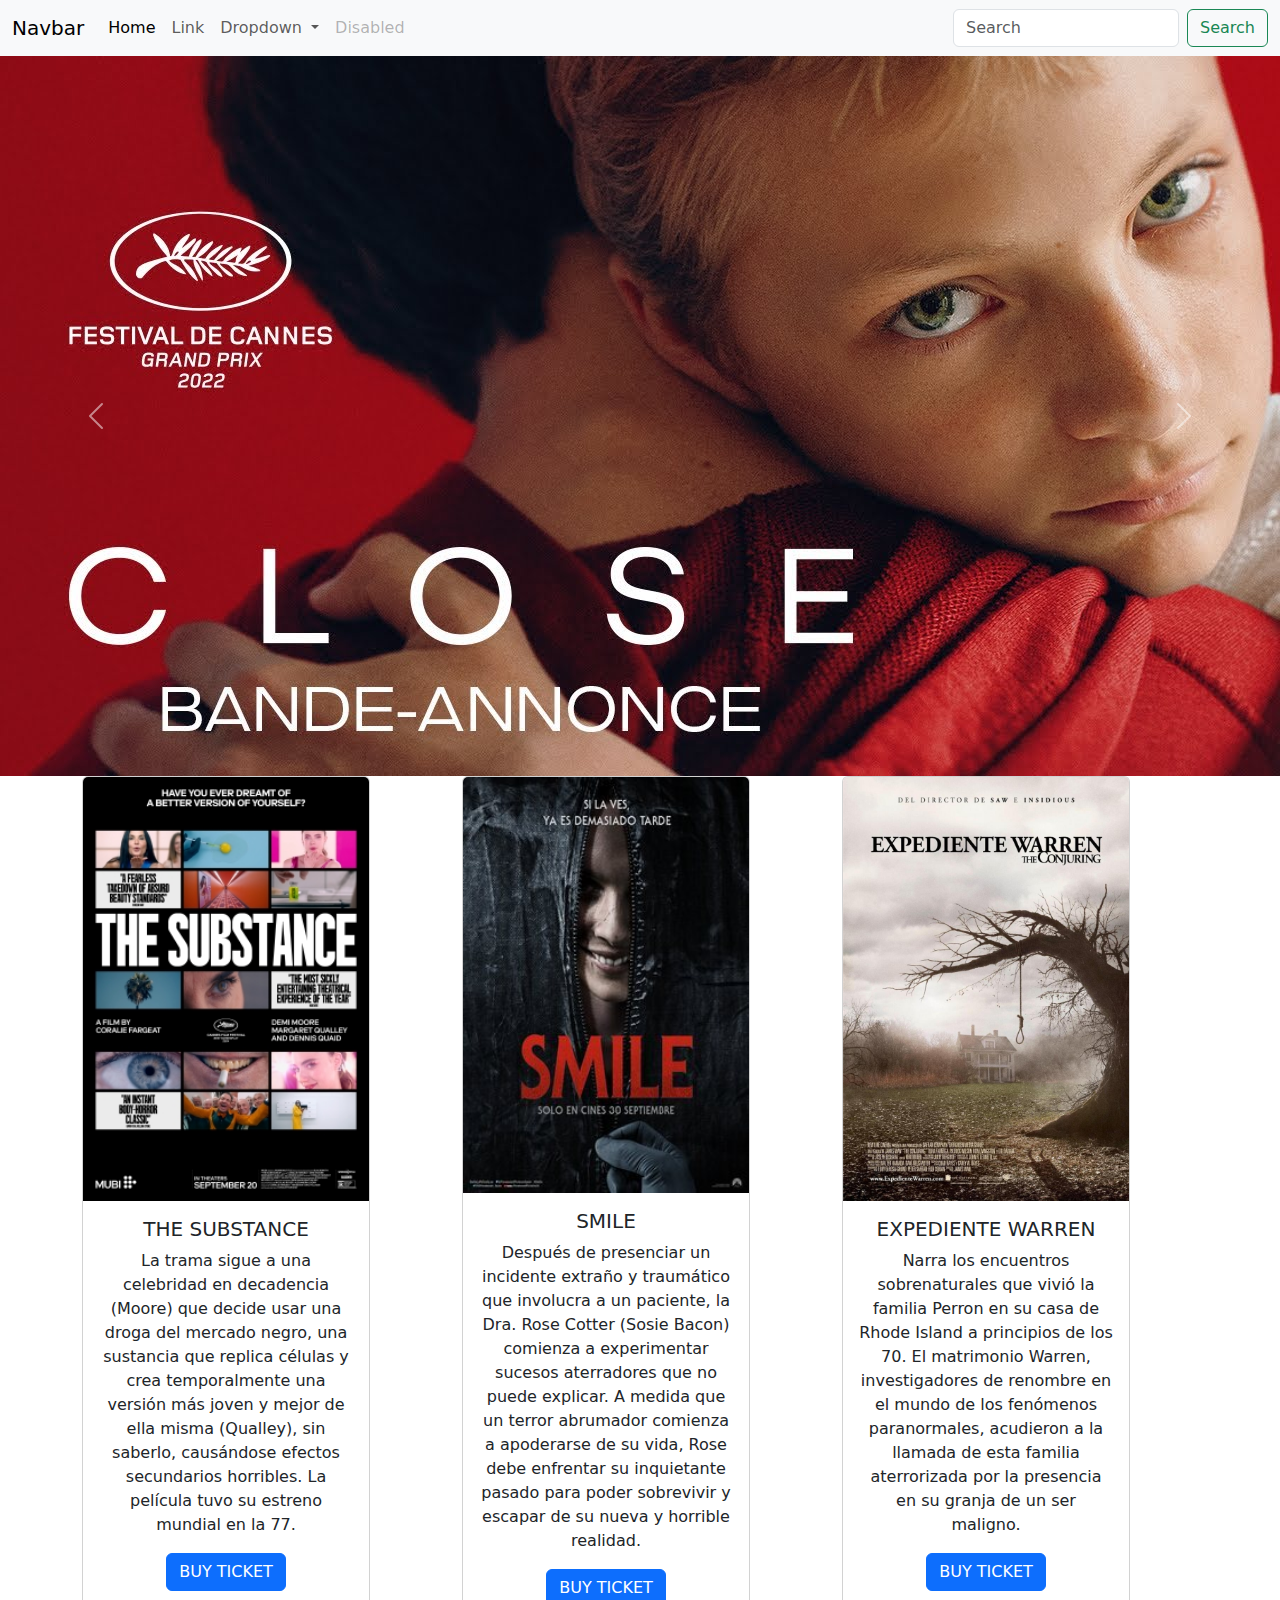
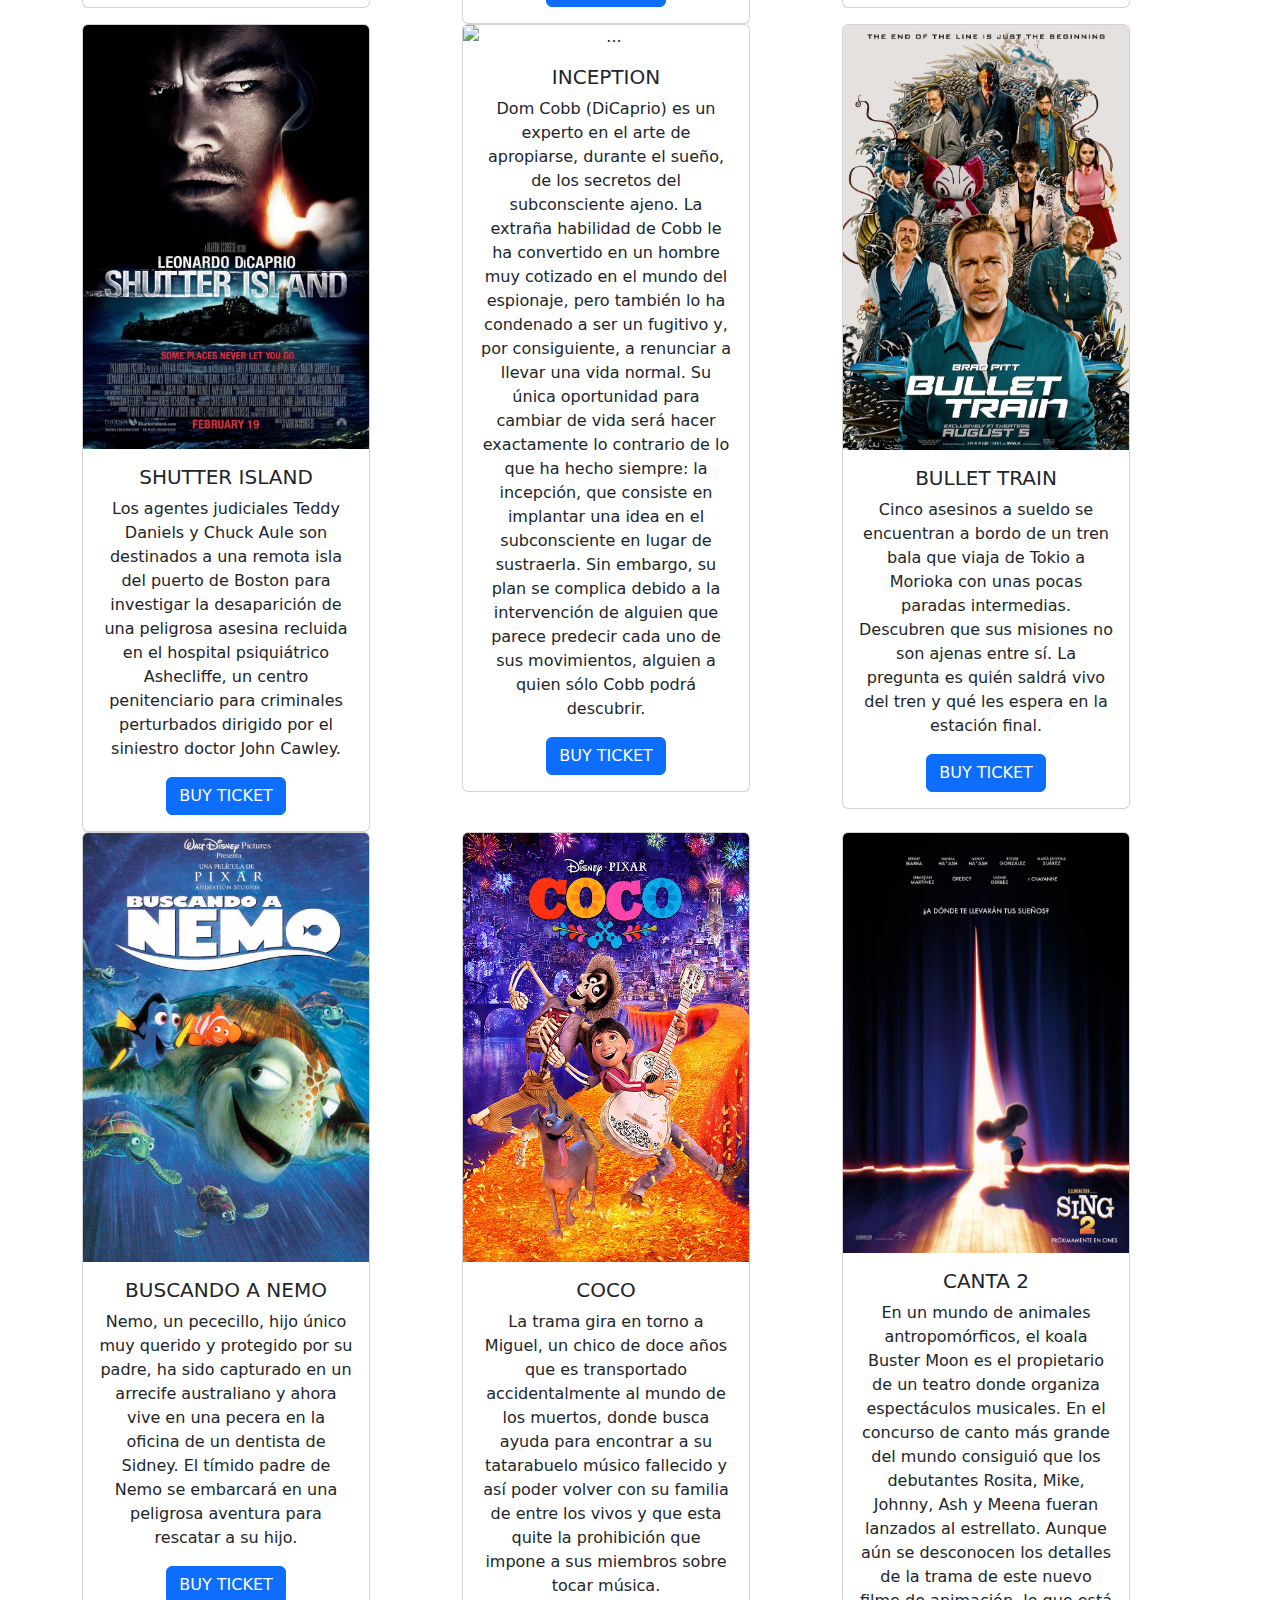
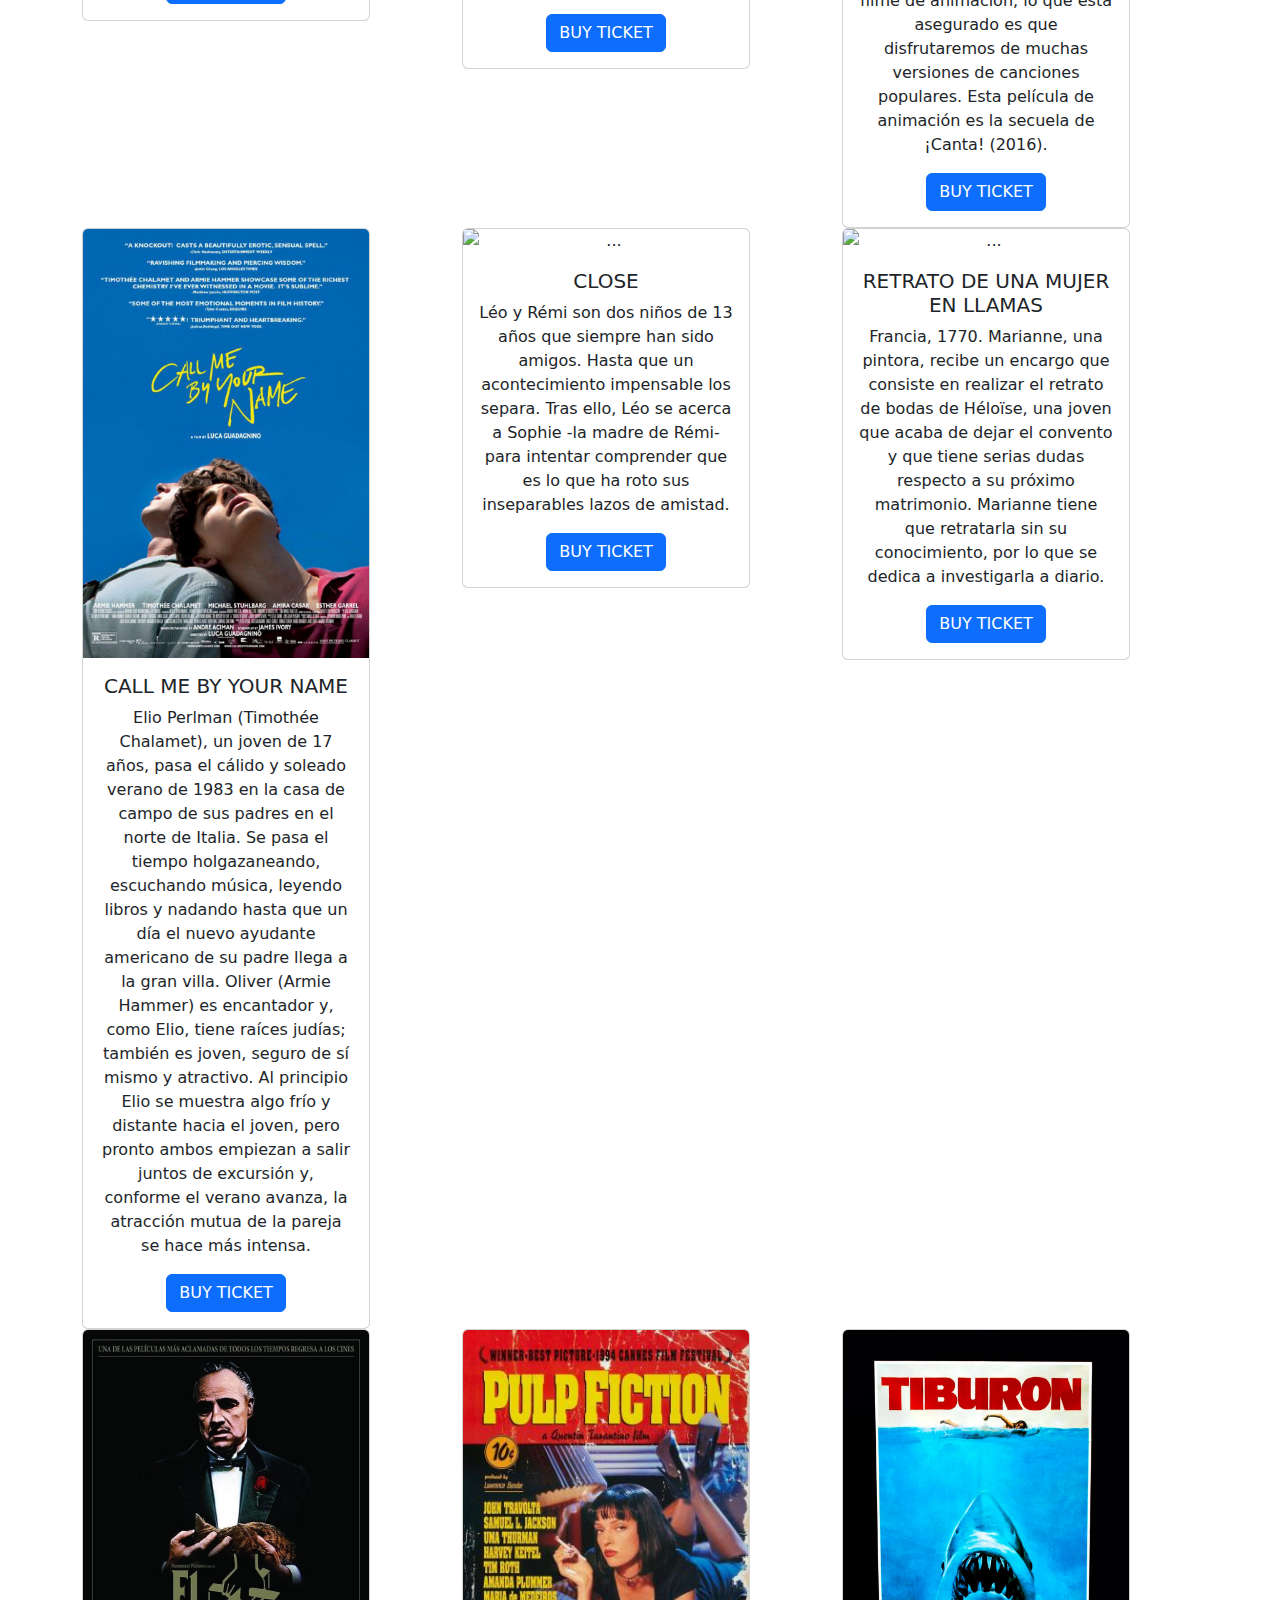
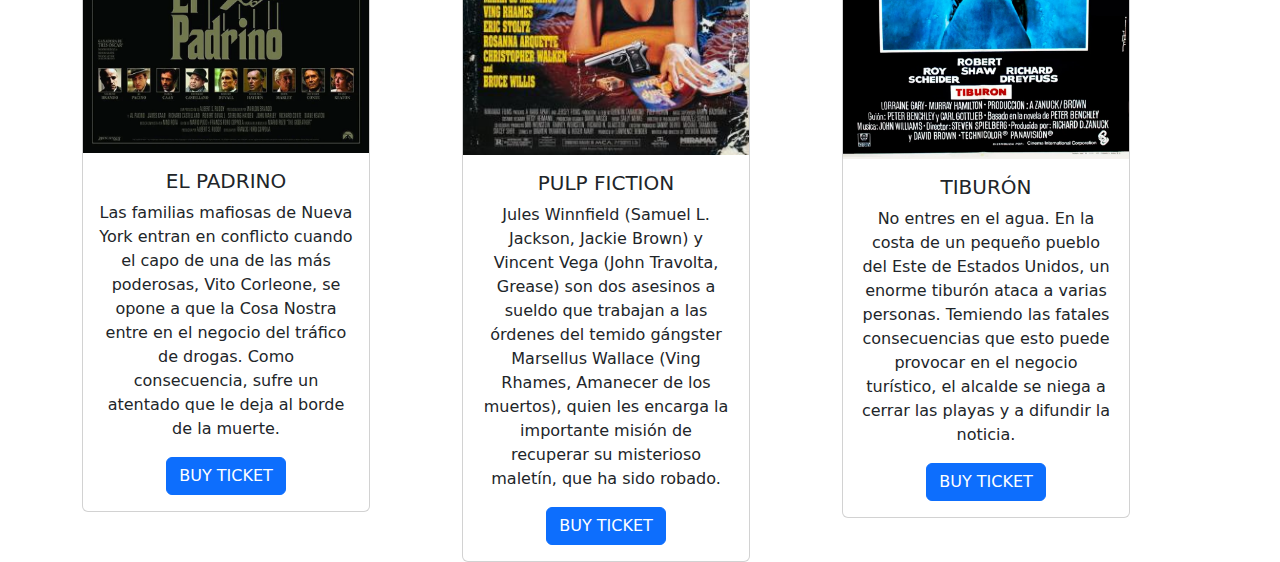
==== commit 6d06f92a: "Add files via upload" ====
--- a/index.html
+++ b/index.html
@@ -10,52 +10,84 @@
 </head>
 
 <body>
-<div <div id="carouselExampleSlidesOnly" class="carousel slide mx-auto my-4" style="width: 80%;" data-bs-ride="carousel">
-  <div class="carousel-inner">
-    <div class="carousel-item active">
-      <img src="imatges/close_carroussel.jpg
-" class="d-block w-100" alt=" class="d-block w-100" alt="...">
-    </div>
-    <div class="carousel-item">
-      <img src="https://www.cantonescines.com/assets/uploads/23094-carne-joven-y-mayores.jpg
-" class="d-block w-100" class="d-block w-100" alt="...">
-    </div>
-    <div class="carousel-item">
-      <img src="
-https://www.cantonescines.com/assets/uploads/23094-carne-joven-y-mayores.jpg
-" class="d-block w-100" alt="...">
-    </div>
-  </div>
-  <button class="carousel-control-prev" type="button" data-bs-target="#carouselExampleRide" data-bs-slide="prev">
-    <span class="carousel-control-prev-icon" aria-hidden="true"></span>
-    <span class="visually-hidden">Previous</span>
-  </button>
-  <button class="carousel-control-next" type="button" data-bs-target="#carouselExampleRide" data-bs-slide="next">
-    <span class="carousel-control-next-icon" aria-hidden="true"></span>
-    <span class="visually-hidden">Next</span>
-  </button>
-</div>
-
-    
+  <nav class="navbar navbar-expand-lg bg-body-tertiary">
+    <div class="container-fluid">
+      <a class="navbar-brand" href="#">Navbar</a>
+      <button class="navbar-toggler" type="button" data-bs-toggle="collapse" data-bs-target="#navbarSupportedContent" aria-controls="navbarSupportedContent" aria-expanded="false" aria-label="Toggle navigation">
+        <span class="navbar-toggler-icon"></span>
+      </button>
+      <div class="collapse navbar-collapse" id="navbarSupportedContent">
+        <ul class="navbar-nav me-auto mb-2 mb-lg-0">
+          <li class="nav-item">
+            <a class="nav-link active" aria-current="page" href="#">Home</a>
+          </li>
+          <li class="nav-item">
+            <a class="nav-link" href="#">Link</a>
+          </li>
+          <li class="nav-item dropdown">
+            <a class="nav-link dropdown-toggle" href="#" role="button" data-bs-toggle="dropdown" aria-expanded="false">
+              Dropdown
+            </a>
+            <ul class="dropdown-menu">
+              <li><a class="dropdown-item" href="#">Action</a></li>
+              <li><a class="dropdown-item" href="#">Another action</a></li>
+              <li><hr class="dropdown-divider"></li>
+              <li><a class="dropdown-item" href="#">Something else here</a></li>
+            </ul>
+          </li>
+          <li class="nav-item">
+            <a class="nav-link disabled" aria-disabled="true">Disabled</a>
+          </li>
+        </ul>
+        <form class="d-flex" role="search">
+          <input class="form-control me-2" type="search" placeholder="Search" aria-label="Search">
+          <button class="btn btn-outline-success" type="submit">Search</button>
+        </form>
+      </div>
+    </div>
+  </nav>
+
+  <div id="carouselExampleControlsNoTouching" class="carousel slide" data-bs-touch="false">
+    <div class="carousel-inner">
+      <div class="carousel-item active">
+        <img src="imatges/closee.jpg" class="d-block w-100" alt="...">
+      </div>
+      <div class="carousel-item">
+        <img src="imatges/NEMOOO.webp" class="d-block w-100" alt="...">
+      </div>
+      <div class="carousel-item">
+        <img src="imatges/shuterisland.jpg" class="d-block w-100" alt="...">
+      </div>
+    </div>
+    <button class="carousel-control-prev" type="button" data-bs-target="#carouselExampleControlsNoTouching" data-bs-slide="prev">
+      <span class="carousel-control-prev-icon" aria-hidden="true"></span>
+      <span class="visually-hidden">Previous</span>
+    </button>
+    <button class="carousel-control-next" type="button" data-bs-target="#carouselExampleControlsNoTouching" data-bs-slide="next">
+      <span class="carousel-control-next-icon" aria-hidden="true"></span>
+      <span class="visually-hidden">Next</span>
+    </button>
+  </div>
+
     <div class="container text-center">
   <div class="row">
     <div class="col">
       <div class="card" style="width: 18rem;">
-  <img src="..." class="card-img-top" alt="...">
-  <div class="card-body">
-    <h5 class="card-title">Portrait of a Lady on Fire</h5>
-    <p class="card-text">Francia, 1770. Marianne, una pintora, recibe un encargo de una condesa que consiste en realizar el retrato de bodas de su hija Héloïse, una joven que acaba de dejar el convento y que tiene serias dudas respecto a su próximo matrimonio. Marianne tiene que retratarla sin su conocimiento, por lo que se dedica a investigarla a diario.</p>
-    <a href="#" class="btn btn-primary">Shop now</a>
-  </div>
-</div>
-    </div>
-    <div class="col">
-      <div class="card" style="width: 18rem;">
-  <img src="..." class="card-img-top" alt="...">
-  <div class="card-body">
-    <h5 class="card-title">Card title</h5>
-    <p class="card-text">Some quick example text to build on the card title and make up the bulk of the card's content.</p>
-    <a href="#" class="btn btn-primary">Shop now</a>
+  <img src="imatges/The_Substance_poster.jpg" class="card-img-top" alt="...">
+  <div class="card-body">
+    <h5 class="card-title">THE SUBSTANCE</h5>
+    <p class="card-text">La trama sigue a una celebridad en decadencia (Moore) que decide usar una droga del mercado negro, una sustancia que replica células y crea temporalmente una versión más joven y mejor de ella misma (Qualley), sin saberlo, causándose efectos secundarios horribles. La película tuvo su estreno mundial en la 77.</p>
+    <a href="#" class="btn btn-primary">BUY TICKET</a>
+  </div>
+</div>
+    </div>
+    <div class="col">
+      <div class="card" style="width: 18rem;">
+  <img src="imatges/SMILE.jpg" class="card-img-top" alt="...">
+  <div class="card-body">
+    <h5 class="card-title">SMILE</h5>
+    <p class="card-text">Después de presenciar un incidente extraño y traumático que involucra a un paciente, la Dra. Rose Cotter (Sosie Bacon) comienza a experimentar sucesos aterradores que no puede explicar. A medida que un terror abrumador comienza a apoderarse de su vida, Rose debe enfrentar su inquietante pasado para poder sobrevivir y escapar de su nueva y horrible realidad. </p>
+    <a href="#" class="btn btn-primary">BUY TICKET</a>
   </div>
 </div>
     </div>
@@ -66,7 +98,7 @@
     <h5 class="card-title">EXPEDIENTE WARREN</h5>
     <p class="card-text">Narra los encuentros sobrenaturales que vivió la familia Perron en su casa de Rhode Island a principios de los 70. El matrimonio Warren, investigadores de renombre en el mundo de los fenómenos paranormales, acudieron a la llamada de esta familia aterrorizada por la presencia en su granja de un ser maligno.
 </p>
-    <a href="#" class="btn btn-primary">Shop now</a>
+    <a href="#" class="btn btn-primary">BUY TICKET</a>
   </div>
 </div>
     </div>
@@ -81,27 +113,27 @@
     <h5 class="card-title">SHUTTER ISLAND</h5>
     <p class="card-text">Los agentes judiciales Teddy Daniels y Chuck Aule son destinados a una remota isla del puerto de Boston para investigar la desaparición de una peligrosa asesina recluida en el hospital psiquiátrico Ashecliffe, un centro penitenciario para criminales perturbados dirigido por el siniestro doctor John Cawley.
 </p>
-    <a href="#" class="btn btn-primary">Shop now</a>
-  </div>
-</div>
-    </div>
-    <div class="col">
-      <div class="card" style="width: 18rem;">
-  <img src="..." class="card-img-top" alt="...">
+    <a href="#" class="btn btn-primary">BUY TICKET</a>
+  </div>
+</div>
+    </div>
+    <div class="col">
+      <div class="card" style="width: 18rem;">
+  <img src="https://pics.filmaffinity.com/Origen-131981581-large.jpg" class="card-img-top" alt="...">
   <div class="card-body">
     <h5 class="card-title">INCEPTION</h5>
     <p class="card-text">Dom Cobb (DiCaprio) es un experto en el arte de apropiarse, durante el sueño, de los secretos del subconsciente ajeno. La extraña habilidad de Cobb le ha convertido en un hombre muy cotizado en el mundo del espionaje, pero también lo ha condenado a ser un fugitivo y, por consiguiente, a renunciar a llevar una vida normal. Su única oportunidad para cambiar de vida será hacer exactamente lo contrario de lo que ha hecho siempre: la incepción, que consiste en implantar una idea en el subconsciente en lugar de sustraerla. Sin embargo, su plan se complica debido a la intervención de alguien que parece predecir cada uno de sus movimientos, alguien a quien sólo Cobb podrá descubrir. </p>
-    <a href="#" class="btn btn-primary">Shop now</a>
-  </div>
-</div>
-    </div>
-    <div class="col">
-     <div class="card" style="width: 18rem;">
-  <img src="..." class="card-img-top" alt="...">
-  <div class="card-body">
-    <h5 class="card-title">Card title</h5>
-    <p class="card-text">Some quick example text to build on the card title and make up the bulk of the card's content.</p>
-    <a href="#" class="btn btn-primary">Shop now</a>
+    <a href="#" class="btn btn-primary">BUY TICKET</a>
+  </div>
+</div>
+    </div>
+    <div class="col">
+     <div class="card" style="width: 18rem;">
+  <img src="imatges/BULLET TRAIN.jpg" class="card-img-top" alt="...">
+  <div class="card-body">
+    <h5 class="card-title">BULLET TRAIN</h5>
+    <p class="card-text">Cinco asesinos a sueldo se encuentran a bordo de un tren bala que viaja de Tokio a Morioka con unas pocas paradas intermedias. Descubren que sus misiones no son ajenas entre sí. La pregunta es quién saldrá vivo del tren y qué les espera en la estación final.</p>
+    <a href="#" class="btn btn-primary">BUY TICKET</a>
   </div>
 </div>
     </div>
@@ -115,7 +147,7 @@
   <div class="card-body">
     <h5 class="card-title">BUSCANDO A NEMO</h5>
     <p class="card-text">Nemo, un pececillo, hijo único muy querido y protegido por su padre, ha sido capturado en un arrecife australiano y ahora vive en una pecera en la oficina de un dentista de Sidney. El tímido padre de Nemo se embarcará en una peligrosa aventura para rescatar a su hijo.</p>
-    <a href="#" class="btn btn-primary">Shop now</a>
+    <a href="#" class="btn btn-primary">BUY TICKET</a>
   </div>
 </div>
     </div>
@@ -126,7 +158,7 @@
     <h5 class="card-title">COCO</h5>
     <p class="card-text">La trama gira en torno a Miguel, un chico de doce años que es transportado accidentalmente al mundo de los muertos, donde busca ayuda para encontrar a su tatarabuelo músico fallecido y así poder volver con su familia de entre los vivos y que esta quite la prohibición que impone a sus miembros sobre tocar música.
 </p>
-    <a href="#" class="btn btn-primary">Shop now</a>
+    <a href="#" class="btn btn-primary">BUY TICKET</a>
   </div>
 </div>
     </div>
@@ -137,7 +169,7 @@
     <h5 class="card-title">CANTA 2</h5>
     <p class="card-text">En un mundo de animales antropomórficos, el koala Buster Moon es el propietario de un teatro donde organiza espectáculos musicales. En el concurso de canto más grande del mundo consiguió que los debutantes Rosita, Mike, Johnny, Ash y Meena fueran lanzados al estrellato. Aunque aún se desconocen los detalles de la trama de este nuevo filme de animación, lo que está asegurado es que disfrutaremos de muchas versiones de canciones populares. Esta película de animación es la secuela de ¡Canta! (2016).
 </p>
-    <a href="#" class="btn btn-primary">Shop now</a>
+    <a href="#" class="btn btn-primary">BUY TICKET</a>
   </div>
 </div>
     </div>
@@ -147,11 +179,11 @@
   <div class="row">
     <div class="col">
       <div class="card" style="width: 18rem;">
-  <img src="..." class="card-img-top" alt="...">
-  <div class="card-body">
-    <h5 class="card-title">Card title</h5>
-    <p class="card-text">Some quick example text to build on the card title and make up the bulk of the card's content.</p>
-    <a href="#" class="btn btn-primary">Shop now</a>
+  <img src="imatges/CALL ME.jpg" class="card-img-top" alt="...">
+  <div class="card-body">
+    <h5 class="card-title">CALL ME BY YOUR NAME</h5>
+    <p class="card-text">Elio Perlman (Timothée Chalamet), un joven de 17 años, pasa el cálido y soleado verano de 1983 en la casa de campo de sus padres en el norte de Italia. Se pasa el tiempo holgazaneando, escuchando música, leyendo libros y nadando hasta que un día el nuevo ayudante americano de su padre llega a la gran villa. Oliver (Armie Hammer) es encantador y, como Elio, tiene raíces judías; también es joven, seguro de sí mismo y atractivo. Al principio Elio se muestra algo frío y distante hacia el joven, pero pronto ambos empiezan a salir juntos de excursión y, conforme el verano avanza, la atracción mutua de la pareja se hace más intensa. </p>
+    <a href="#" class="btn btn-primary">BUY TICKET</a>
   </div>
 </div>
     </div>
@@ -159,10 +191,10 @@
       <div class="card" style="width: 18rem;">
   <img src="https://pics.filmaffinity.com/Close-786431694-large.jpg" class="card-img-top" alt="...">
   <div class="card-body">
-    <h5 class="card-title">Card title</h5>
+    <h5 class="card-title">CLOSE</h5>
     <p class="card-text">Léo y Rémi son dos niños de 13 años que siempre han sido amigos. Hasta que un acontecimiento impensable los separa. Tras ello, Léo se acerca a Sophie -la madre de Rémi- para intentar comprender que es lo que ha roto sus inseparables lazos de amistad.
 </p>
-    <a href="#" class="btn btn-primary">Shop now</a>
+    <a href="#" class="btn btn-primary">BUY TICKET</a>
   </div>
 </div>
     </div>
@@ -170,9 +202,9 @@
      <div class="card" style="width: 18rem;">
   <img src="https://m.media-amazon.com/images/M/MV5BZjJlYWJlYmMtNjMyMS00ZDgxLTlmNjAtOTJhMzBiZWM5N2VmXkEyXkFqcGc@._V1_.jpg" class="card-img-top" alt="...">
   <div class="card-body">
-    <h5 class="card-title">Card title</h5>
+    <h5 class="card-title">RETRATO DE UNA MUJER EN LLAMAS</h5>
     <p class="card-text">Francia, 1770. Marianne, una pintora, recibe un encargo que consiste en realizar el retrato de bodas de Héloïse, una joven que acaba de dejar el convento y que tiene serias dudas respecto a su próximo matrimonio. Marianne tiene que retratarla sin su conocimiento, por lo que se dedica a investigarla a diario.</p>
-    <a href="#" class="btn btn-primary">Shop now</a>
+    <a href="#" class="btn btn-primary">BUY TICKET</a>
   </div>
 </div>
     </div>
@@ -182,21 +214,21 @@
   <div class="row">
     <div class="col">
       <div class="card" style="width: 18rem;">
-  <img src="..." class="card-img-top" alt="...">
-  <div class="card-body">
-    <h5 class="card-title">Portrait of a Lady on Fire</h5>
-    <p class="card-text">...</p>
-    <a href="#" class="btn btn-primary">Shop now</a>
-  </div>
-</div>
-    </div>
-    <div class="col">
-      <div class="card" style="width: 18rem;">
-  <img src="..." class="card-img-top" alt="...">
-  <div class="card-body">
-    <h5 class="card-title">Card title</h5>
-    <p class="card-text">Some quick example text to build on the card title and make up the bulk of the card's content.</p>
-    <a href="#" class="btn btn-primary">Shop now</a>
+  <img src="imatges/el padrino.webp" class="card-img-top" alt="...">
+  <div class="card-body">
+    <h5 class="card-title">EL PADRINO</h5>
+    <p class="card-text">Las familias mafiosas de Nueva York entran en conflicto cuando el capo de una de las más poderosas, Vito Corleone, se opone a que la Cosa Nostra entre en el negocio del tráfico de drogas. Como consecuencia, sufre un atentado que le deja al borde de la muerte.</p>
+    <a href="#" class="btn btn-primary">BUY TICKET</a>
+  </div>
+</div>
+    </div>
+    <div class="col">
+      <div class="card" style="width: 18rem;">
+  <img src="imatges/pulpfiction.jpg" class="card-img-top" alt="...">
+  <div class="card-body">
+    <h5 class="card-title">PULP FICTION</h5>
+    <p class="card-text">Jules Winnfield (Samuel L. Jackson, Jackie Brown) y Vincent Vega (John Travolta, Grease) son dos asesinos a sueldo que trabajan a las órdenes del temido gángster Marsellus Wallace (Ving Rhames, Amanecer de los muertos), quien les encarga la importante misión de recuperar su misterioso maletín, que ha sido robado.</p>
+    <a href="#" class="btn btn-primary">BUY TICKET</a>
   </div>
 </div>
     </div>
@@ -206,7 +238,7 @@
   <div class="card-body">
     <h5 class="card-title">TIBURÓN</h5>
     <p class="card-text">No entres en el agua. En la costa de un pequeño pueblo del Este de Estados Unidos, un enorme tiburón ataca a varias personas. Temiendo las fatales consecuencias que esto puede provocar en el negocio turístico, el alcalde se niega a cerrar las playas y a difundir la noticia.</p>
-    <a href="#" class="btn btn-primary">Shop now</a>
+    <a href="#" class="btn btn-primary">BUY TICKET</a>
   </div>
 </div>
     </div>
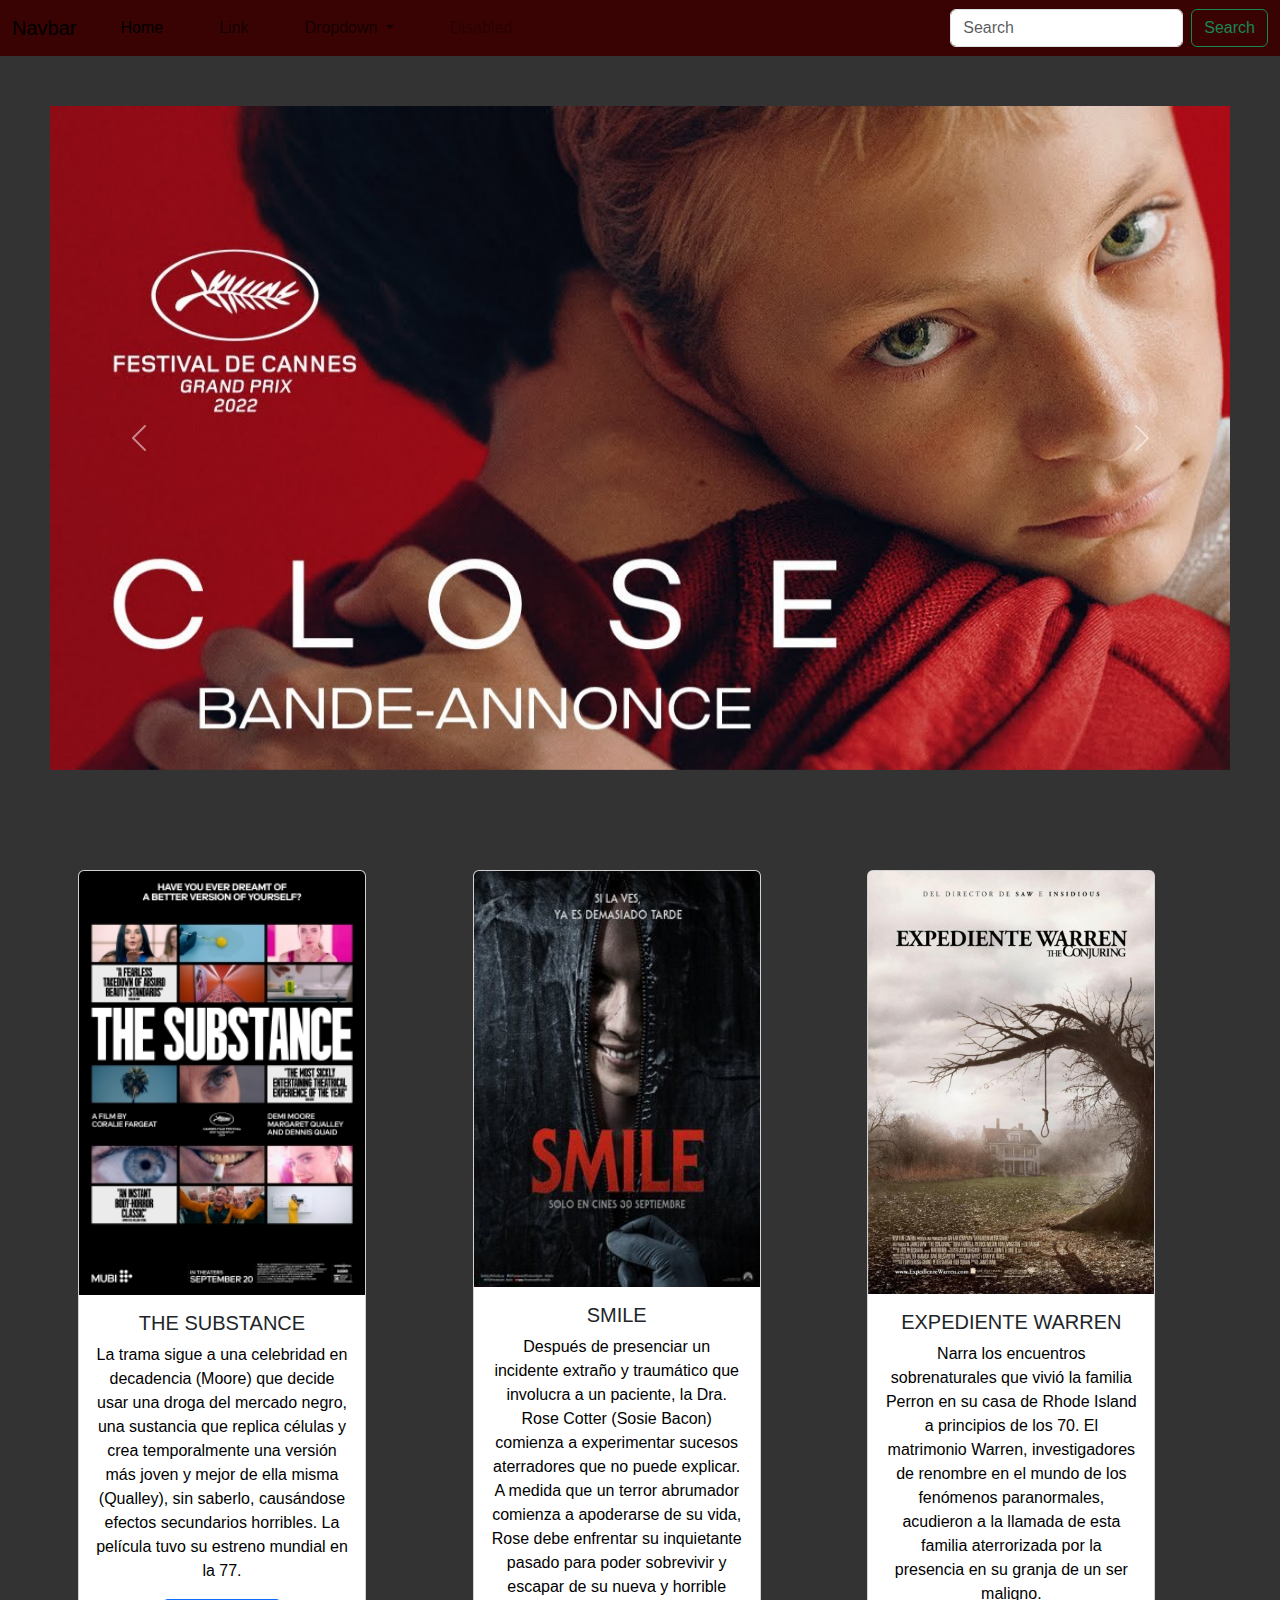
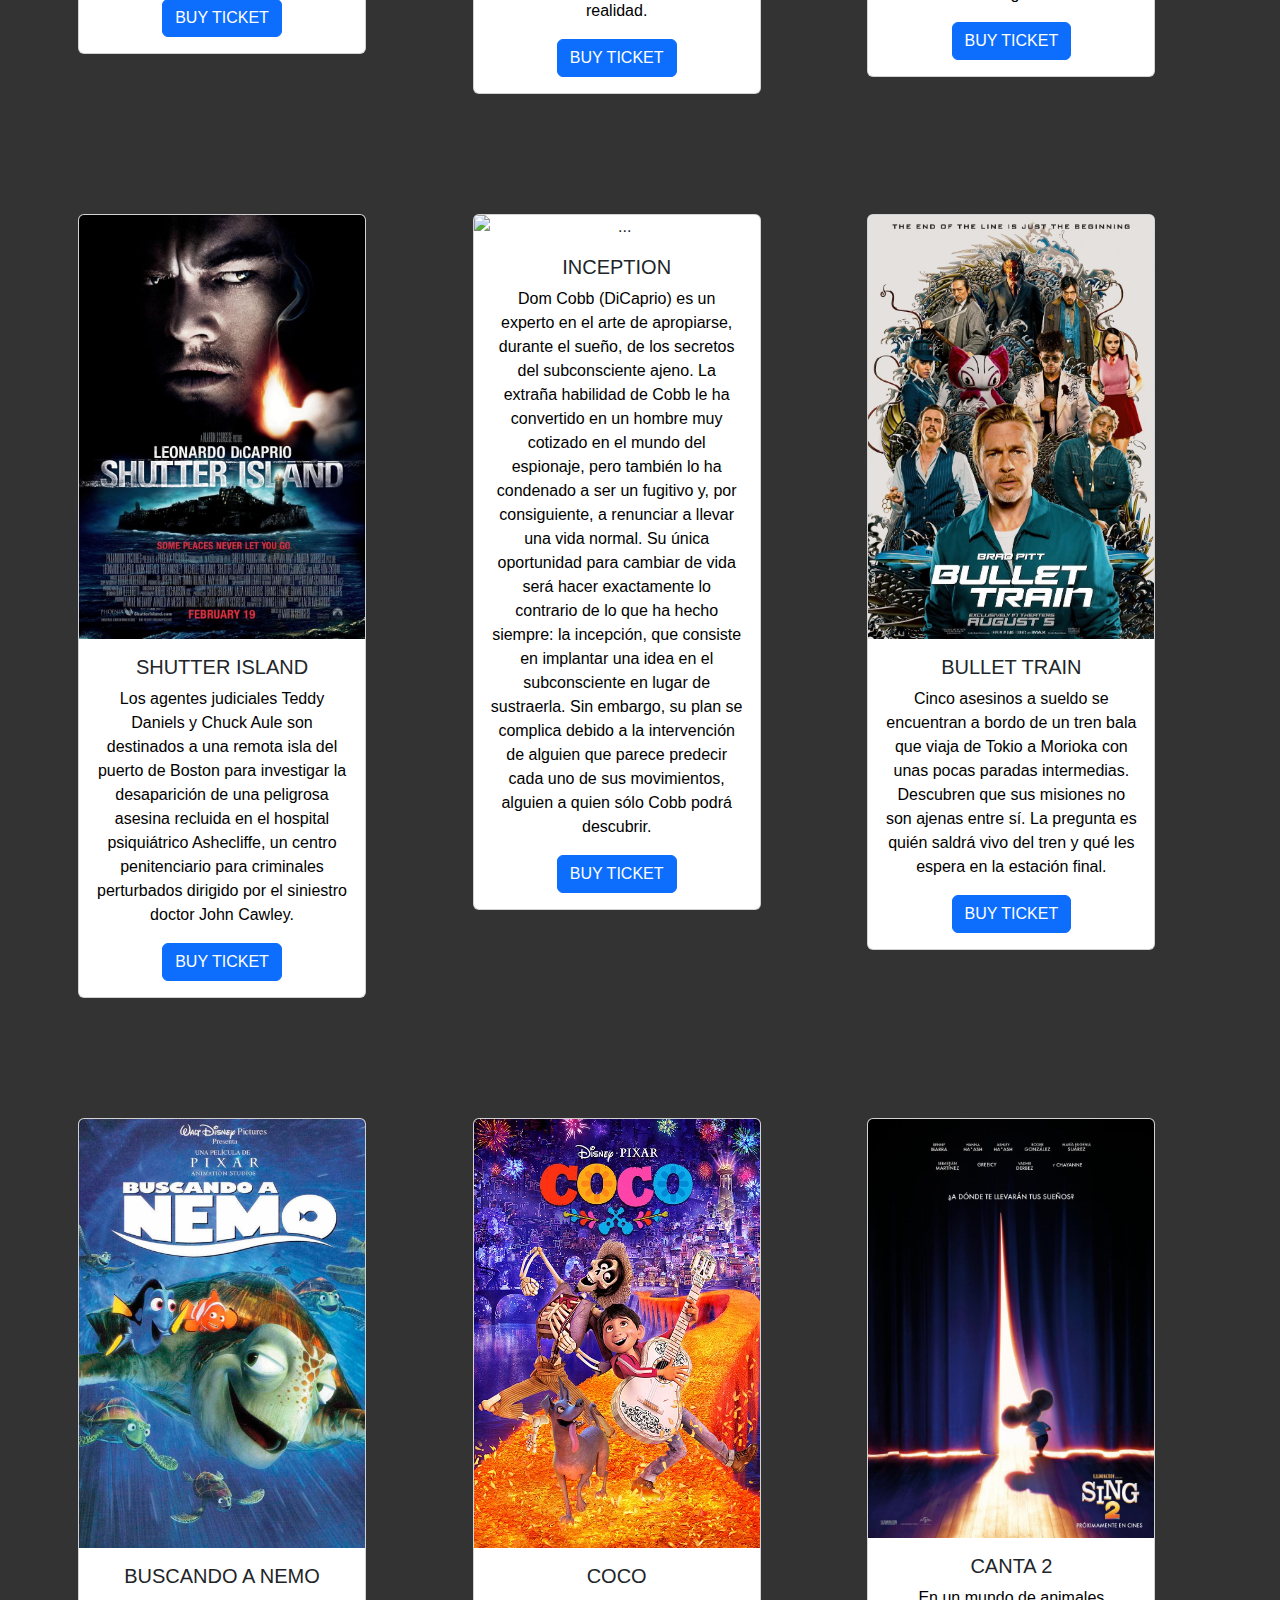
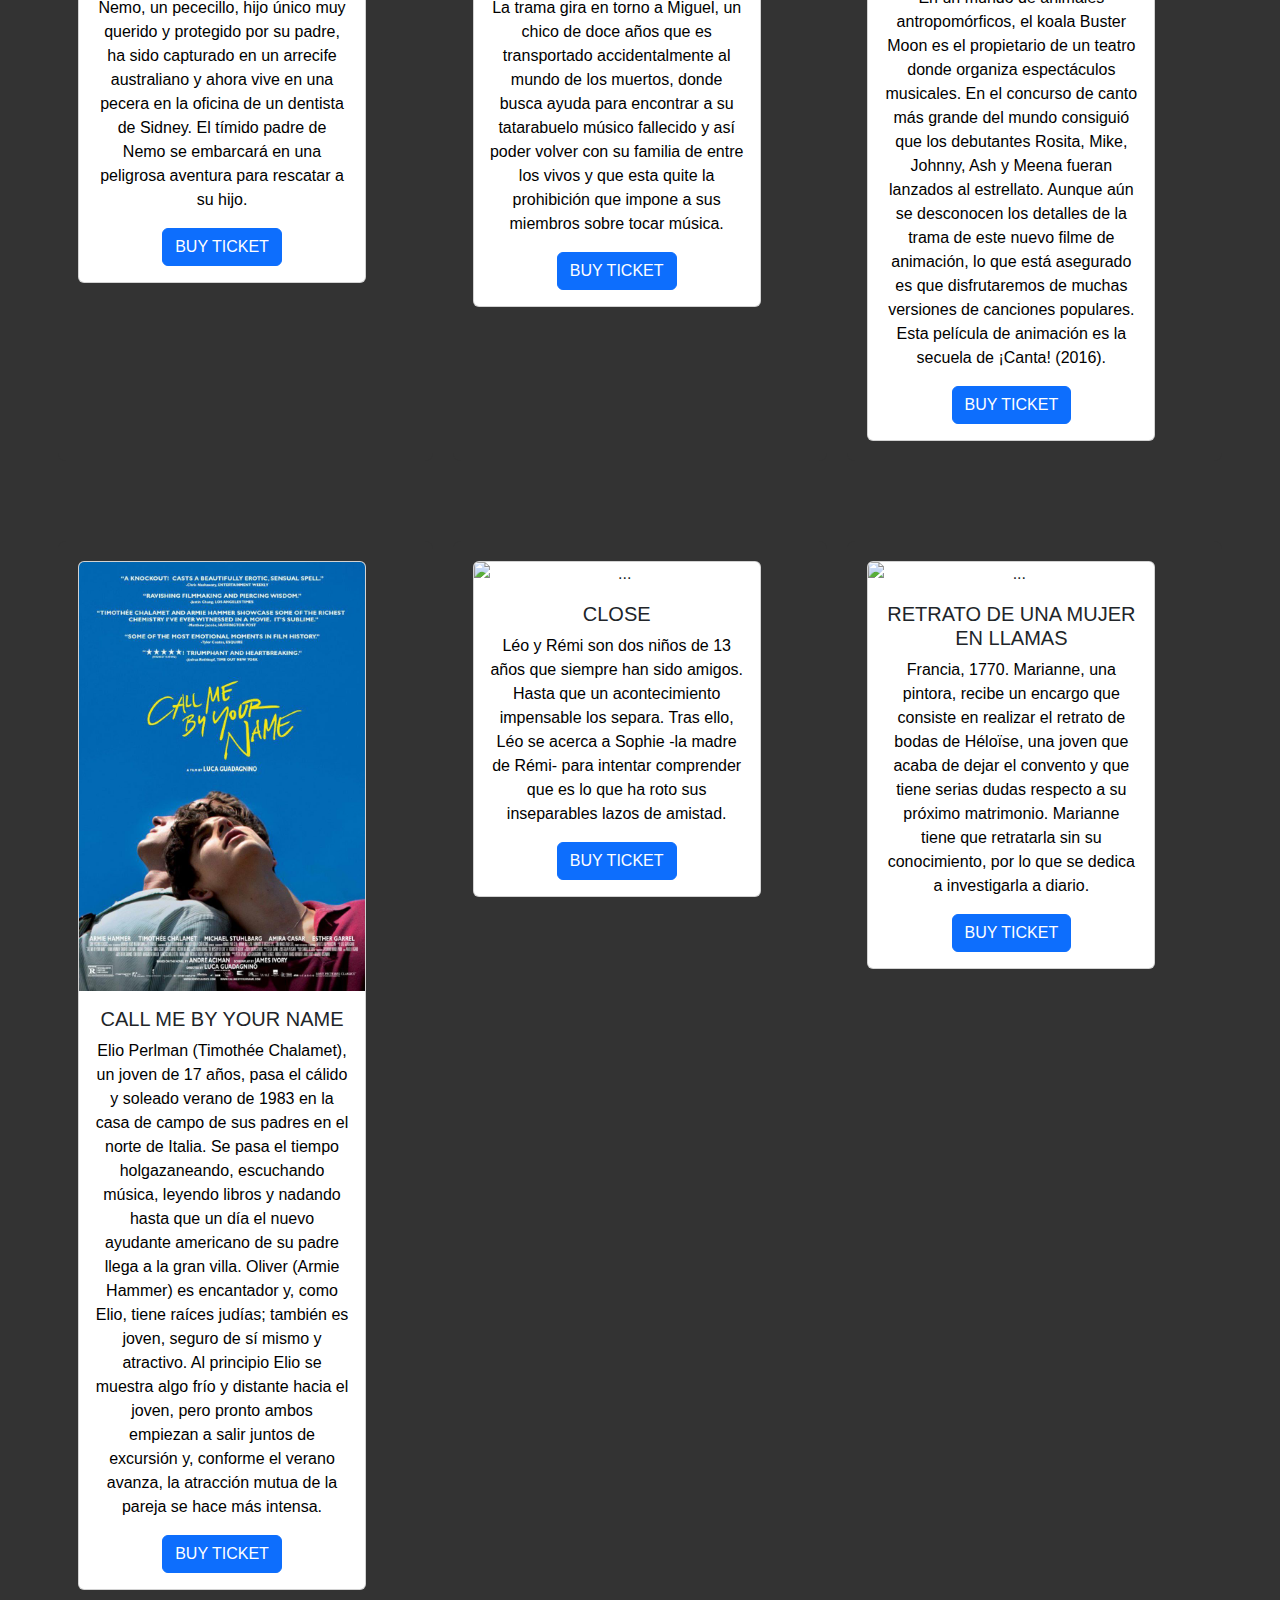
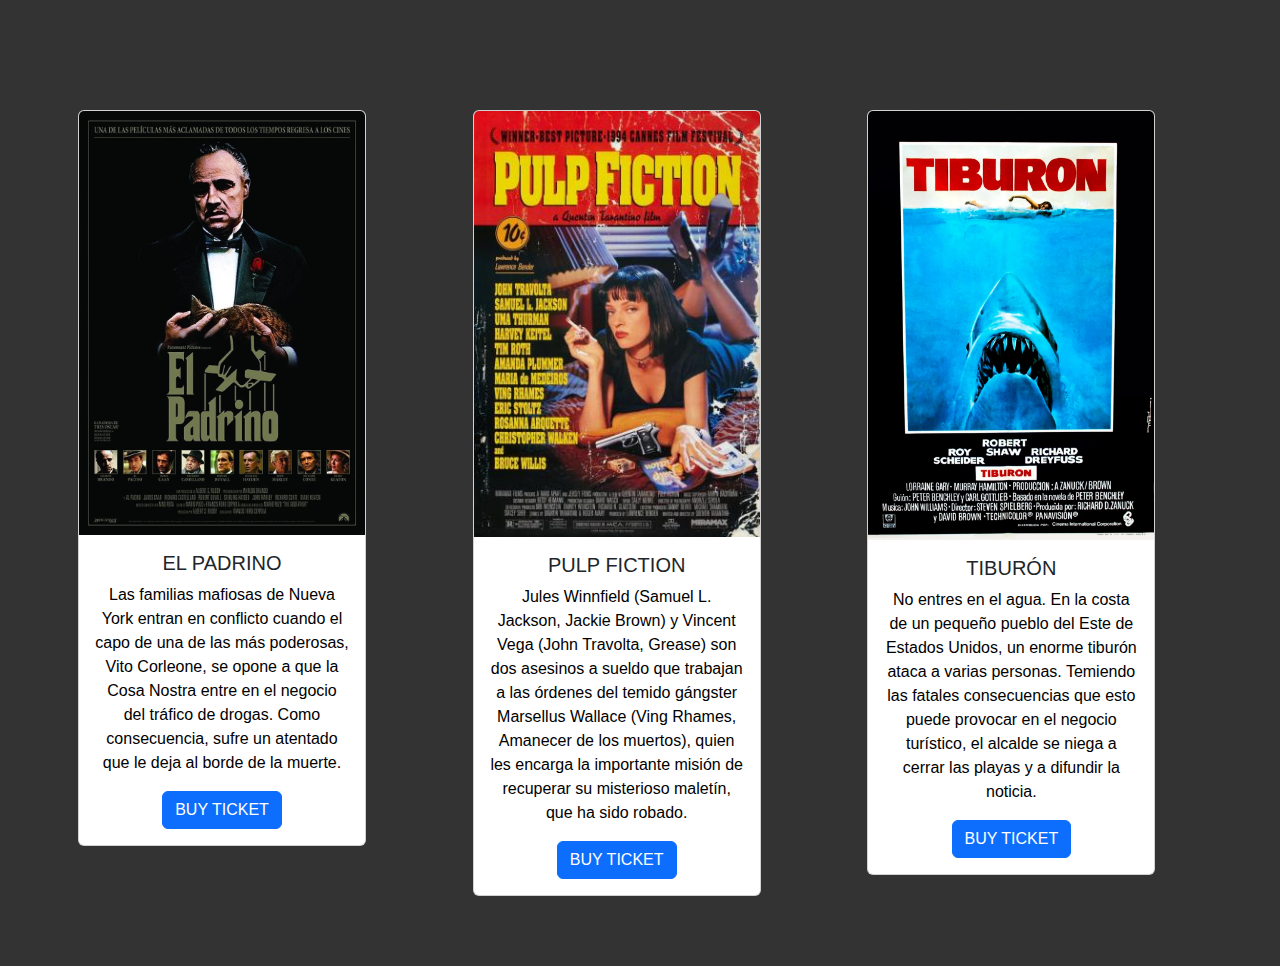
==== commit 25ffc8b5: "Versió 0.0.1" ====
--- a/index.html
+++ b/index.html
@@ -4,9 +4,10 @@
 <head>
     <meta charset="UTF-8">
     <meta name="viewport" content="width=device-width, initial-scale=1.0">
+    <link href="https://cdn.jsdelivr.net/npm/bootstrap@5.3.0/dist/css/bootstrap.min.css" rel="stylesheet">
+    <script src="https://cdn.jsdelivr.net/npm/bootstrap@5.3.0/dist/js/bootstrap.bundle.min.js"></script>
     <link rel="stylesheet" href="css/style.css">
-    <link href="https://cdn.jsdelivr.net/npm/bootstrap@5.3.0/dist/css/bootstrap.min.css" rel="stylesheet">
-    <title>My Website</title>
+    <title>p1 judith francis marina i goretti</title>
 </head>
 
 <body>
--- a/css/style.css
+++ b/css/style.css
@@ -0,0 +1,79 @@
+/* styles.css */
+
+/* Reset de marges i padding */
+body {
+    font-family: Arial, sans-serif;
+    margin: 0;
+    padding: 0;
+    background-color: #333;
+}
+
+/* Estils per a la navbar */
+nav {
+    background-color: #0a0a0a;
+    padding: 15px;
+}
+
+nav ul {
+    list-style-type: none;
+    margin: 0;
+    padding: 0;
+    display: flex;
+    justify-content: center;
+}
+
+nav ul li {
+    margin: 0 20px;
+}
+
+nav ul li a {
+    text-decoration: none;
+    color: #333;
+    font-weight: bold;
+}
+
+nav ul li a:hover {
+    color: #bcd8f6;
+}
+
+/* Estils per al contenidor principal */
+.container {
+    max-width: 1200px;
+    margin: 0 auto;
+    padding: 20px;
+}
+
+/* Estils per a les files i columnes */
+.row {
+    display: flex;
+    flex-wrap: wrap;
+    justify-content: space-around;
+    margin-bottom: 20px;
+}
+
+.col {
+    flex: 1;
+    min-width: 300px;
+    margin: 10px;
+    padding: 20px;
+    background-color: #333;
+    border-radius: 8px;
+}
+
+/* Estils per a títols i paràgrafs */
+h1, h2 {
+    color: #333;
+}
+
+p {
+    color: #000000;
+    font-family: 'Trebuchet MS', 'Lucida Sans Unicode', 'Lucida Grande', 'Lucida Sans', Arial, sans-serif;
+}
+
+.navbar {
+    background-color: #390303!important;
+}
+
+.carousel {
+    margin: 50px;
+}
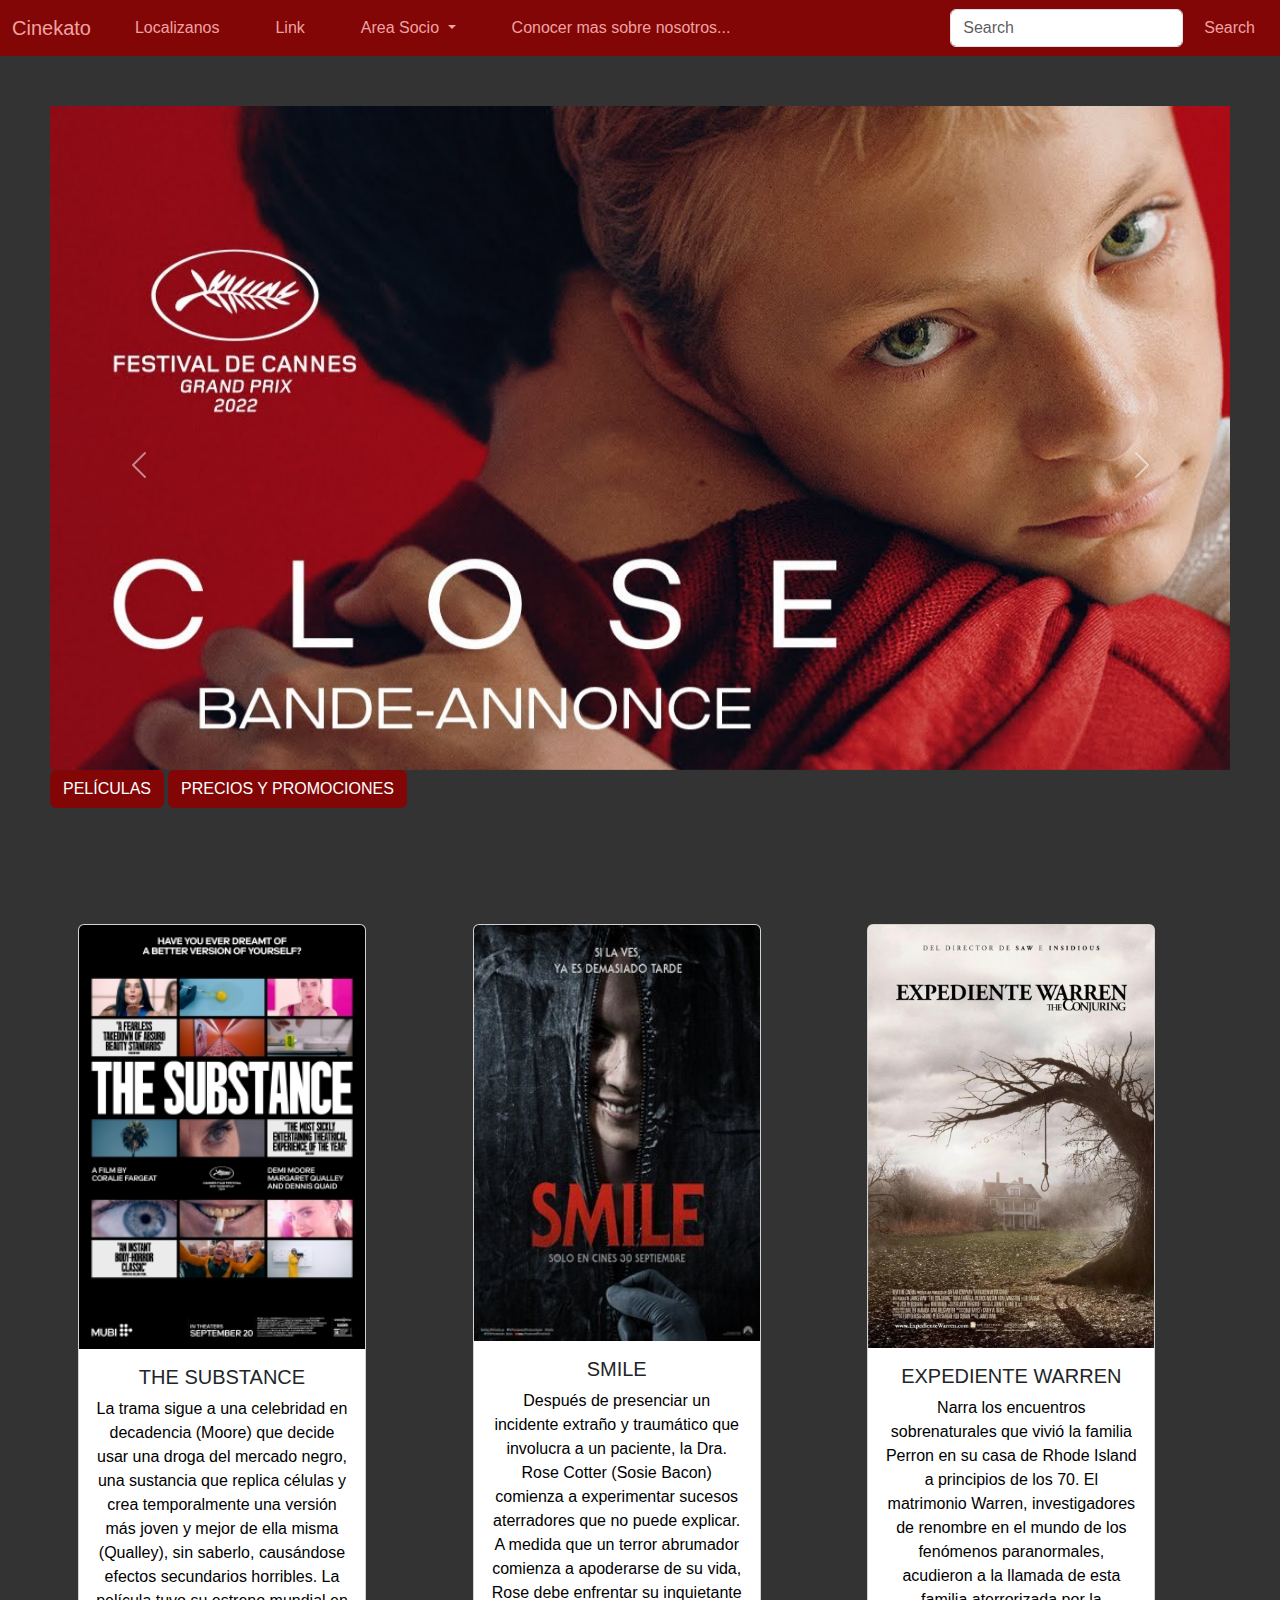
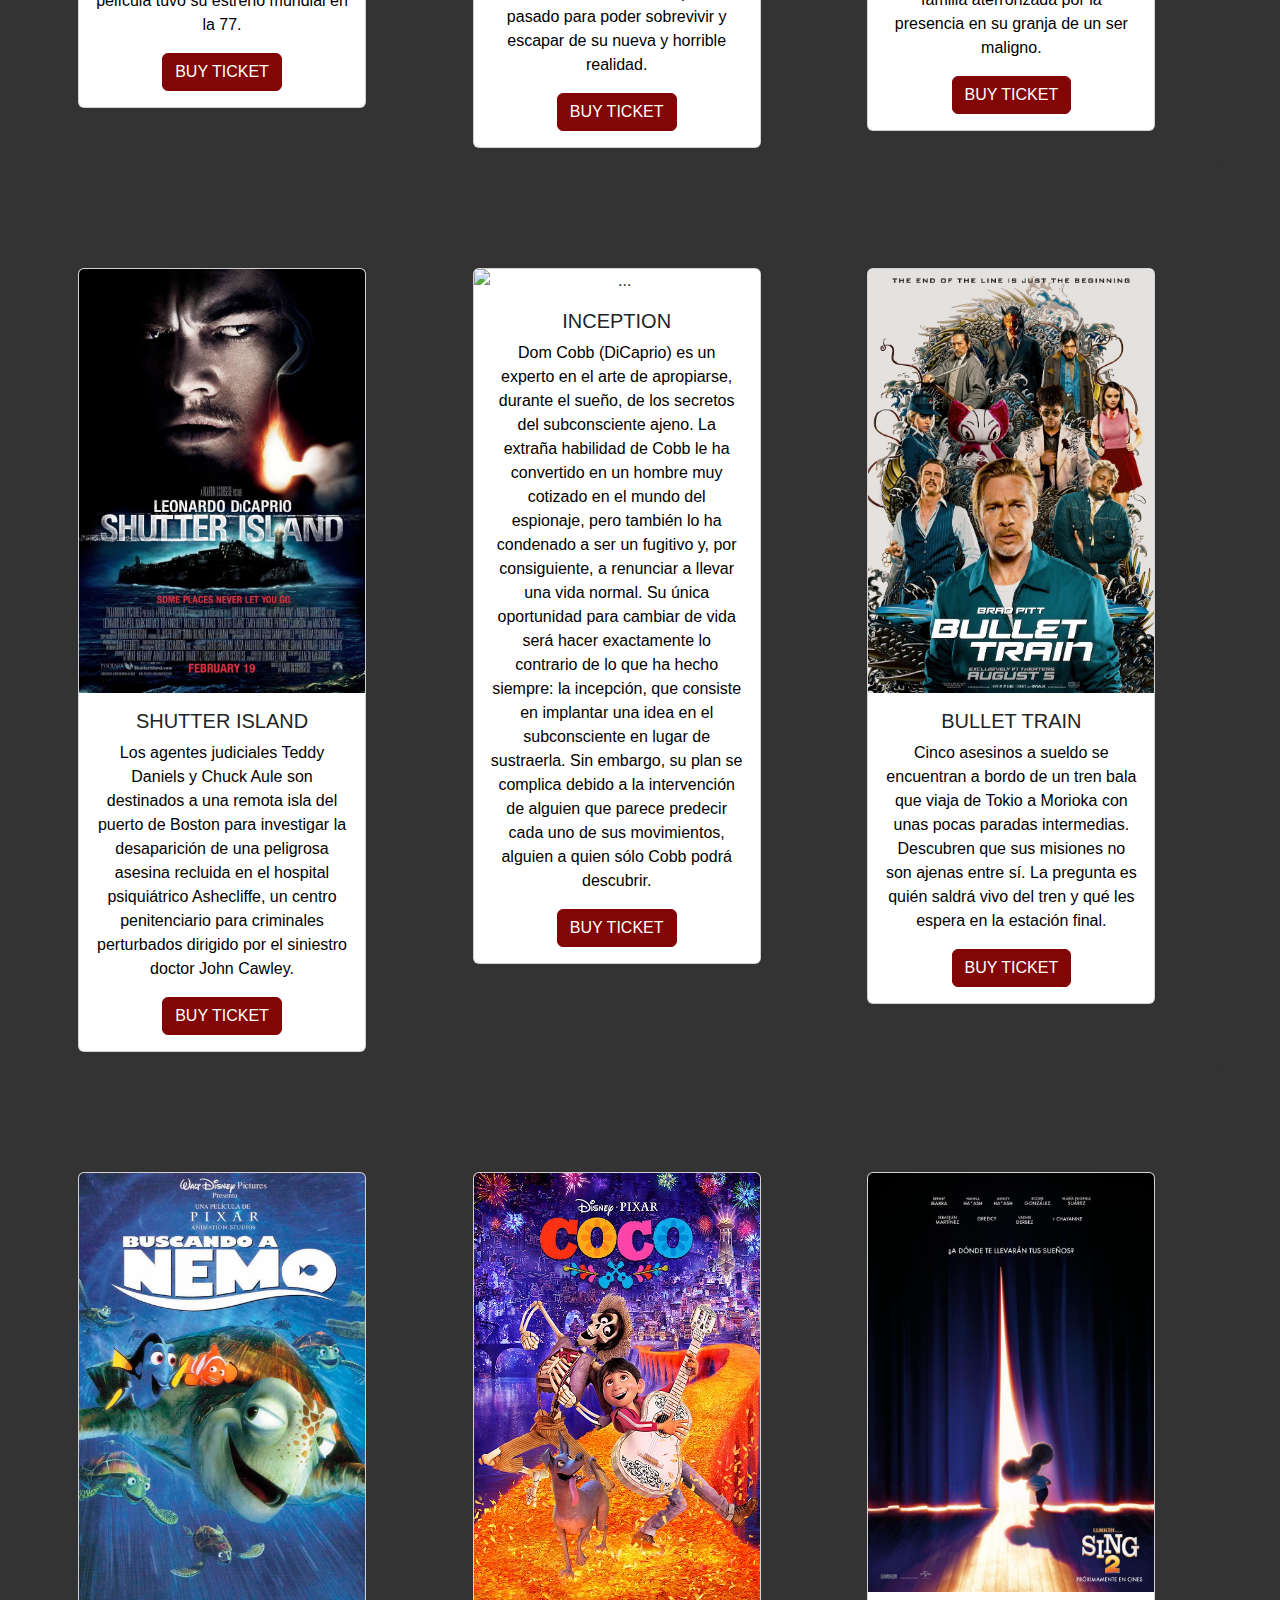
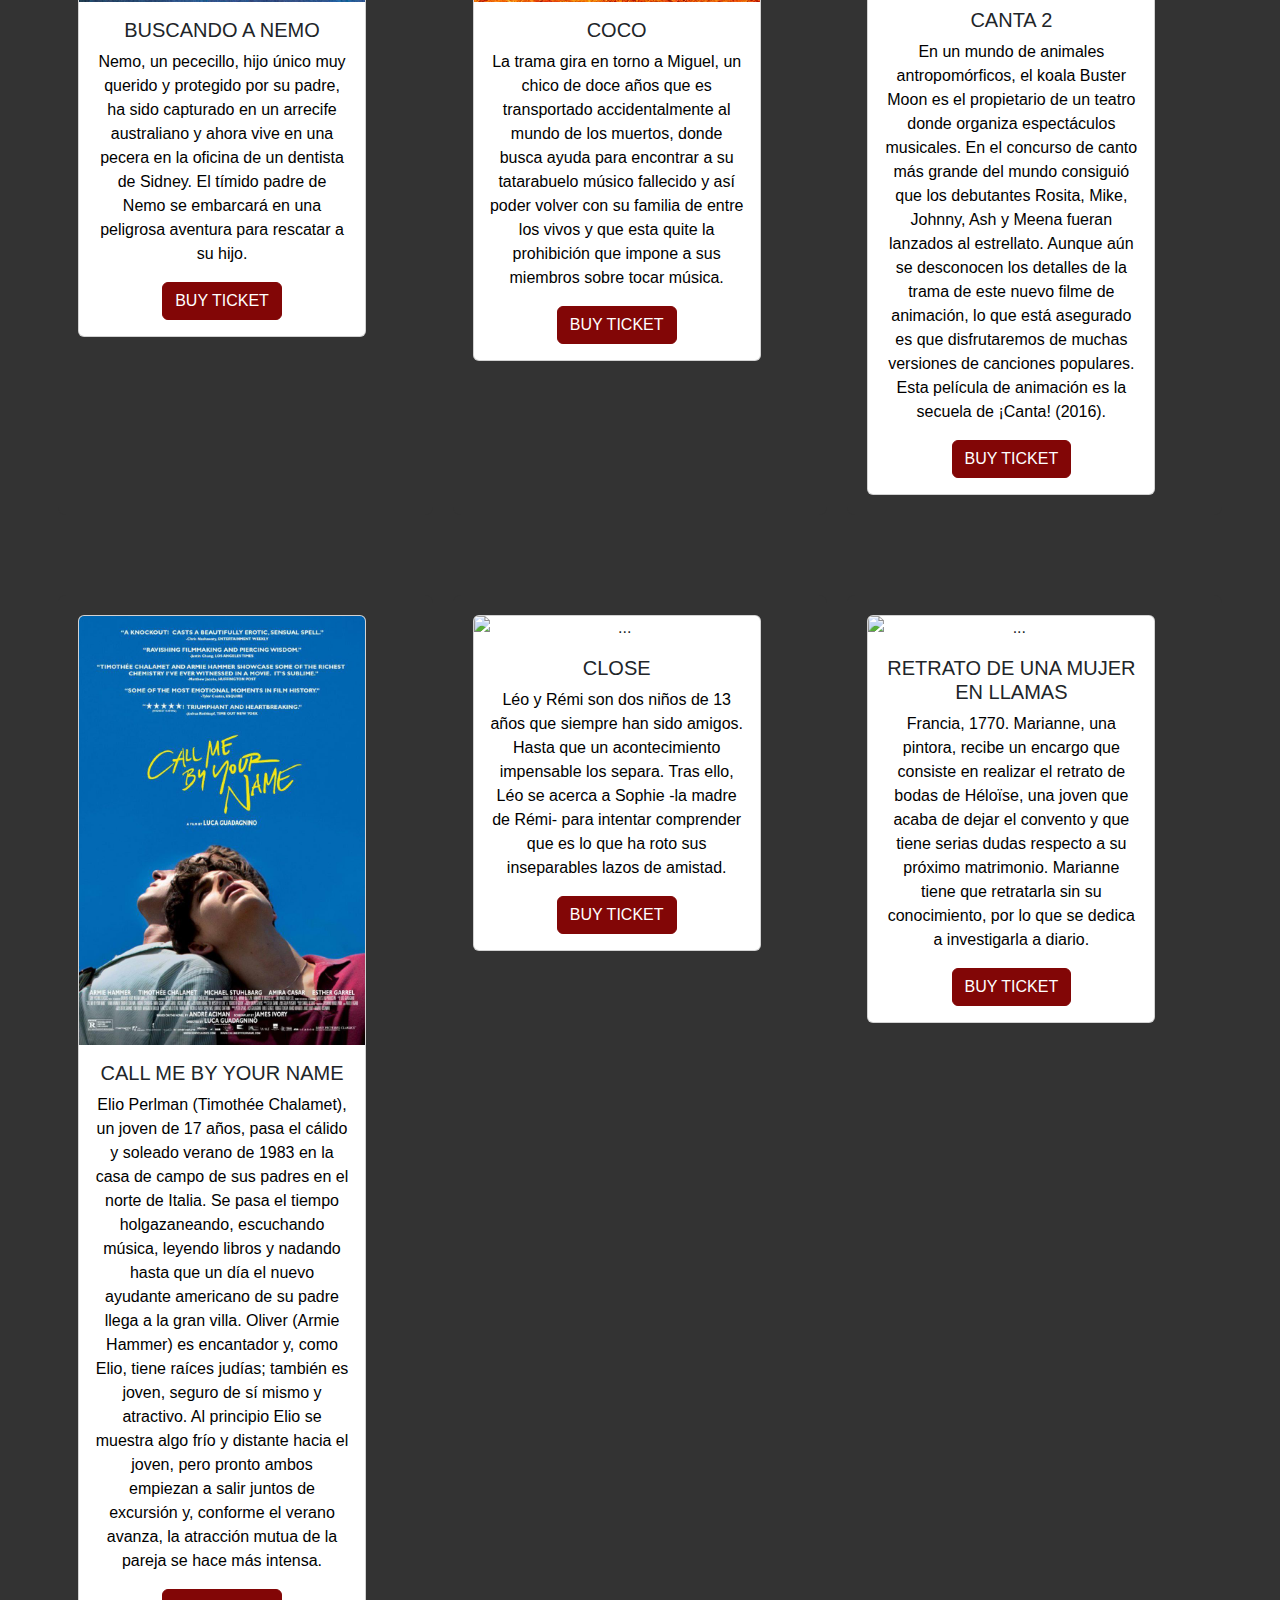
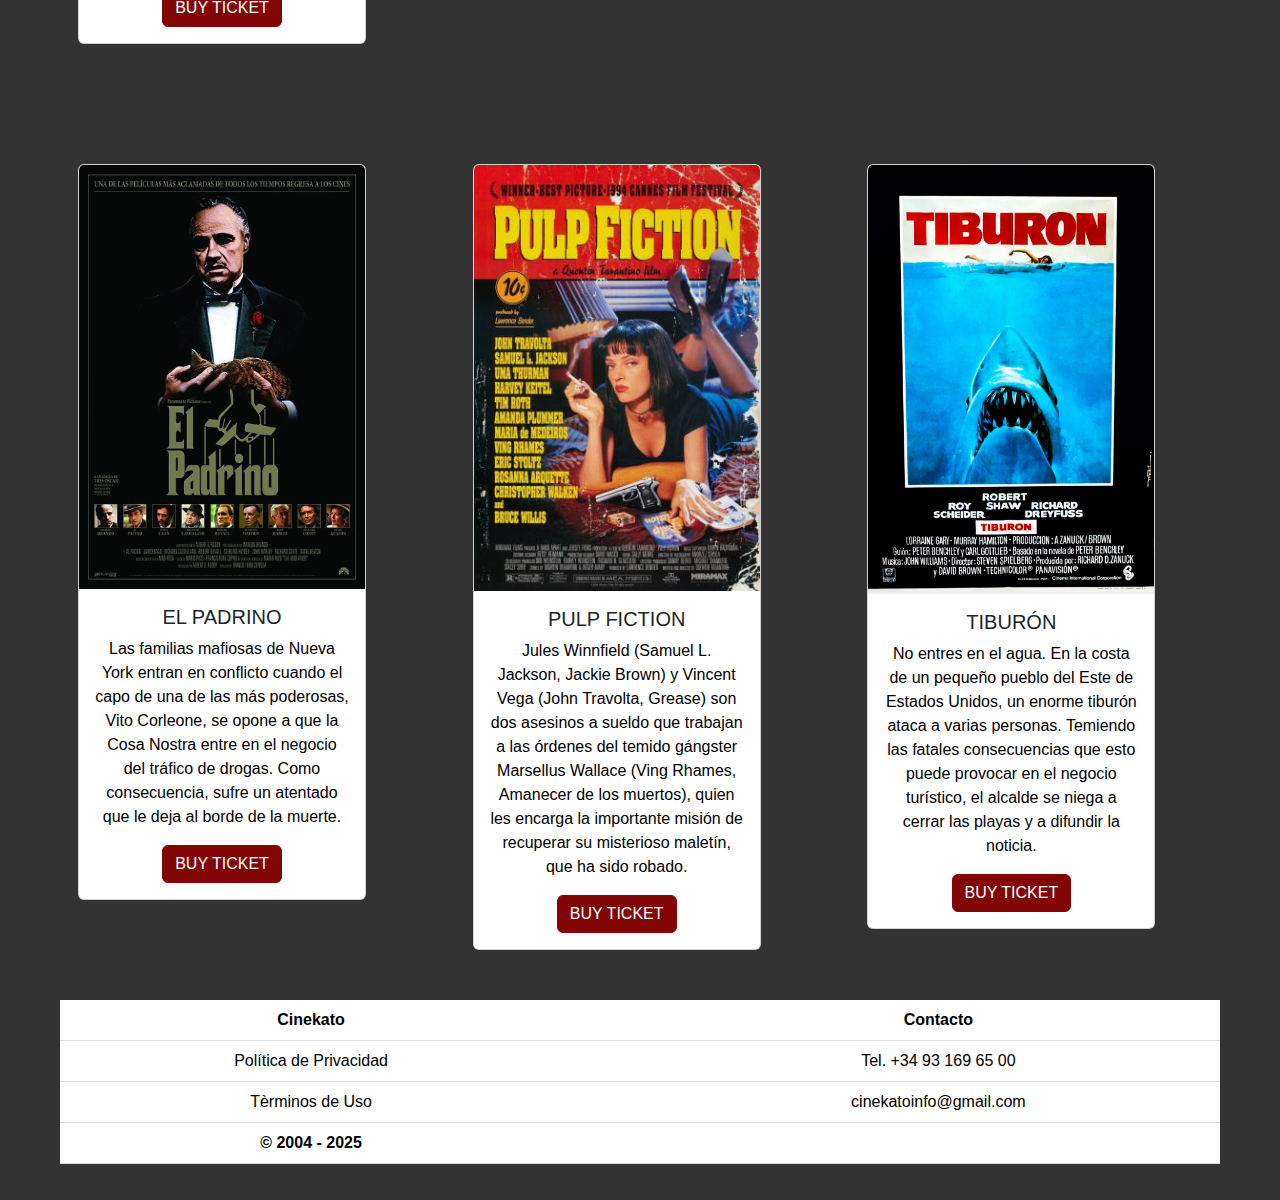
==== commit e637f019: "canvis amb goretti" ====
--- a/index.html
+++ b/index.html
@@ -13,31 +13,29 @@
 <body>
   <nav class="navbar navbar-expand-lg bg-body-tertiary">
     <div class="container-fluid">
-      <a class="navbar-brand" href="#">Navbar</a>
+      <a class="navbar-brand" href="#">Cinekato</a>
       <button class="navbar-toggler" type="button" data-bs-toggle="collapse" data-bs-target="#navbarSupportedContent" aria-controls="navbarSupportedContent" aria-expanded="false" aria-label="Toggle navigation">
         <span class="navbar-toggler-icon"></span>
       </button>
       <div class="collapse navbar-collapse" id="navbarSupportedContent">
         <ul class="navbar-nav me-auto mb-2 mb-lg-0">
           <li class="nav-item">
-            <a class="nav-link active" aria-current="page" href="#">Home</a>
+            <a class="nav-link active" aria-current="page" href="#">Localizanos</a>
           </li>
           <li class="nav-item">
             <a class="nav-link" href="#">Link</a>
           </li>
           <li class="nav-item dropdown">
             <a class="nav-link dropdown-toggle" href="#" role="button" data-bs-toggle="dropdown" aria-expanded="false">
-              Dropdown
+              Area Socio
             </a>
             <ul class="dropdown-menu">
-              <li><a class="dropdown-item" href="#">Action</a></li>
-              <li><a class="dropdown-item" href="#">Another action</a></li>
-              <li><hr class="dropdown-divider"></li>
-              <li><a class="dropdown-item" href="#">Something else here</a></li>
+              <li><a class="dropdown-item" href="#">Ya soy socio</a></li>
+              <li><a class="dropdown-item" href="#">Hazte Socio</a></li>
             </ul>
           </li>
           <li class="nav-item">
-            <a class="nav-link disabled" aria-disabled="true">Disabled</a>
+            <a class="nav-link disabled" aria-disabled="true">Conocer mas sobre nosotros...</a>
           </li>
         </ul>
         <form class="d-flex" role="search">
@@ -57,9 +55,24 @@
         <img src="imatges/NEMOOO.webp" class="d-block w-100" alt="...">
       </div>
       <div class="carousel-item">
-        <img src="imatges/shuterisland.jpg" class="d-block w-100" alt="...">
-      </div>
-    </div>
+        <img src="imatges/shuttershutter22.jpg" class="d-block w-100" alt="...">
+      </div>
+    </div>
+
+    <p class="d-inline-flex gap-1">
+      <a class="btn btn-primary" data-bs-toggle="collapse" href="#collapseExample" role="button" aria-expanded="false" aria-controls="collapseExample">
+        PELÍCULAS
+      </a>
+      <button class="btn btn-primary" type="button" data-bs-toggle="collapse" data-bs-target="#collapseExample" aria-expanded="false" aria-controls="collapseExample">
+        PRECIOS Y PROMOCIONES
+      </button>
+    </p>
+    <div class="collapse" id="collapseExample">
+      <div class="card card-body">
+        Para comprar tus tikets debes de passar en taquilla, las peliculas infantiles tienen un coste de 6€ por persona, las peliculas para adultos 8€ por persona. Las películas en promoción salen a 5€ por persona, no te lo pierdas y ven ya!
+      </div>
+    </div>
+
     <button class="carousel-control-prev" type="button" data-bs-target="#carouselExampleControlsNoTouching" data-bs-slide="prev">
       <span class="carousel-control-prev-icon" aria-hidden="true"></span>
       <span class="visually-hidden">Previous</span>
@@ -244,6 +257,35 @@
 </div>
     </div>
   </div>
+  <table class="table">
+    <thead>
+      <tr>
+        <th scope="col">Cinekato</th>
+        <th scope="col"></th>
+        <th scope="col"></th>
+        <th scope="col">Contacto</th>
+      </tr>
+    </thead>
+    <tbody>
+      <tr>
+        <td>Política de Privacidad</td>
+        <td></td>
+        <td></td>
+        <td>Tel. +34 93 169 65 00</td>
+      </tr>
+      <tr>
+        <td>Tèrminos de Uso</td>
+        <td></td>
+        <td></td>
+        <td>cinekatoinfo@gmail.com</td>
+      </tr>
+      <tr>
+        <th scope="row">© 2004 - 2025</th>
+        <td colspan="2"></td>
+        <td></td>
+      </tr>
+    </tbody>
+  </table>
 </body>
 
 </html>
--- a/css/style.css
+++ b/css/style.css
@@ -71,9 +71,44 @@
 }
 
 .navbar {
-    background-color: #390303!important;
+    background-color: #820606!important;
 }
 
 .carousel {
     margin: 50px;
 }
+
+.navbar-expand-lg .navbar-nav .nav-link {
+    color: #efa3a3;
+}
+
+.navbar-brand {
+    color: #efa3a3;
+}
+
+.btn:hover {
+    background-color: rgb(227, 52, 87);
+    border-color: rgb(227, 52, 87);
+}
+.btn-outline-success {
+    color: #efa3a3;
+    --bs-btn-border-color:rgb(227, 52, 87);
+}
+
+.btn- {
+    color: rgb(227, 52, 87)
+}
+.btn:hover {
+    background-color: rgb(227, 52, 87);
+    border-color: rgb(227, 52, 87);
+}
+
+.btn {
+    background-color: #820606;
+    border-color: #820606;
+}
+
+.table {
+    background-color:#820606 !important;
+    color: #820606;
+}